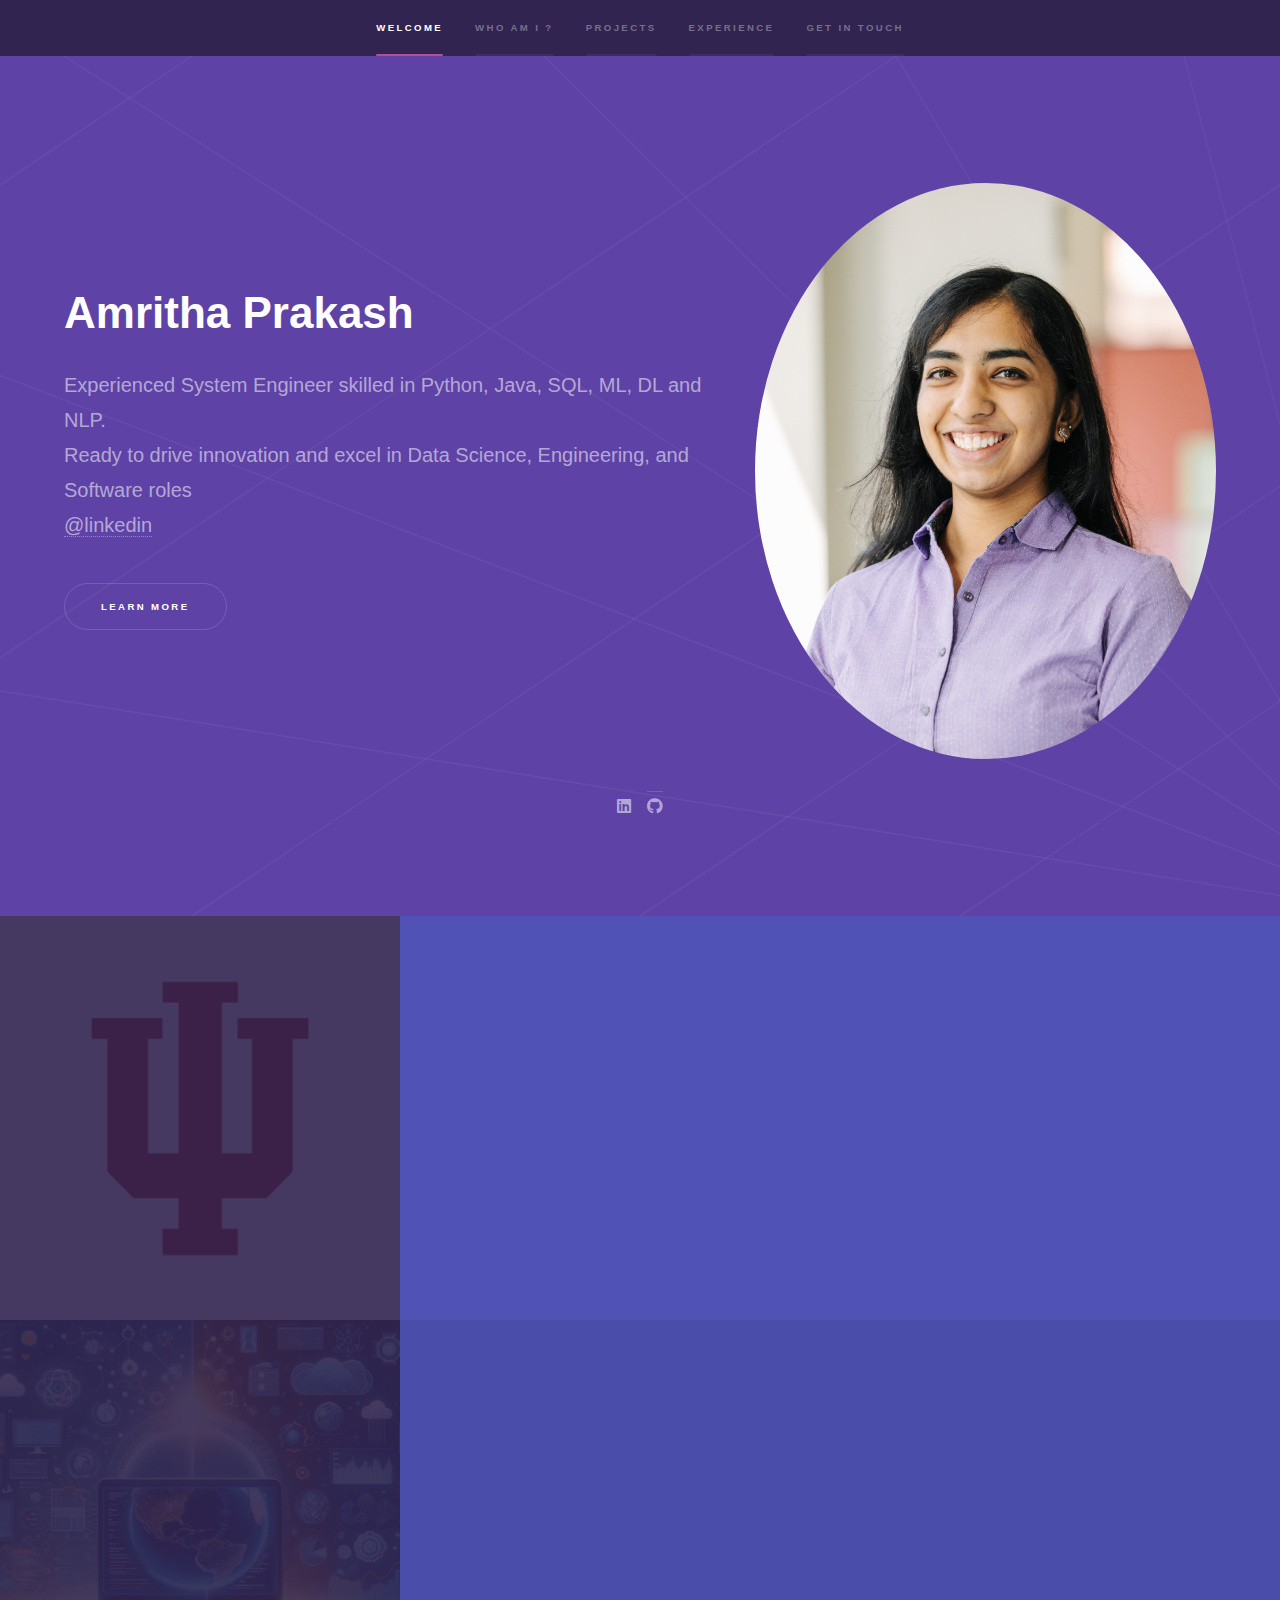
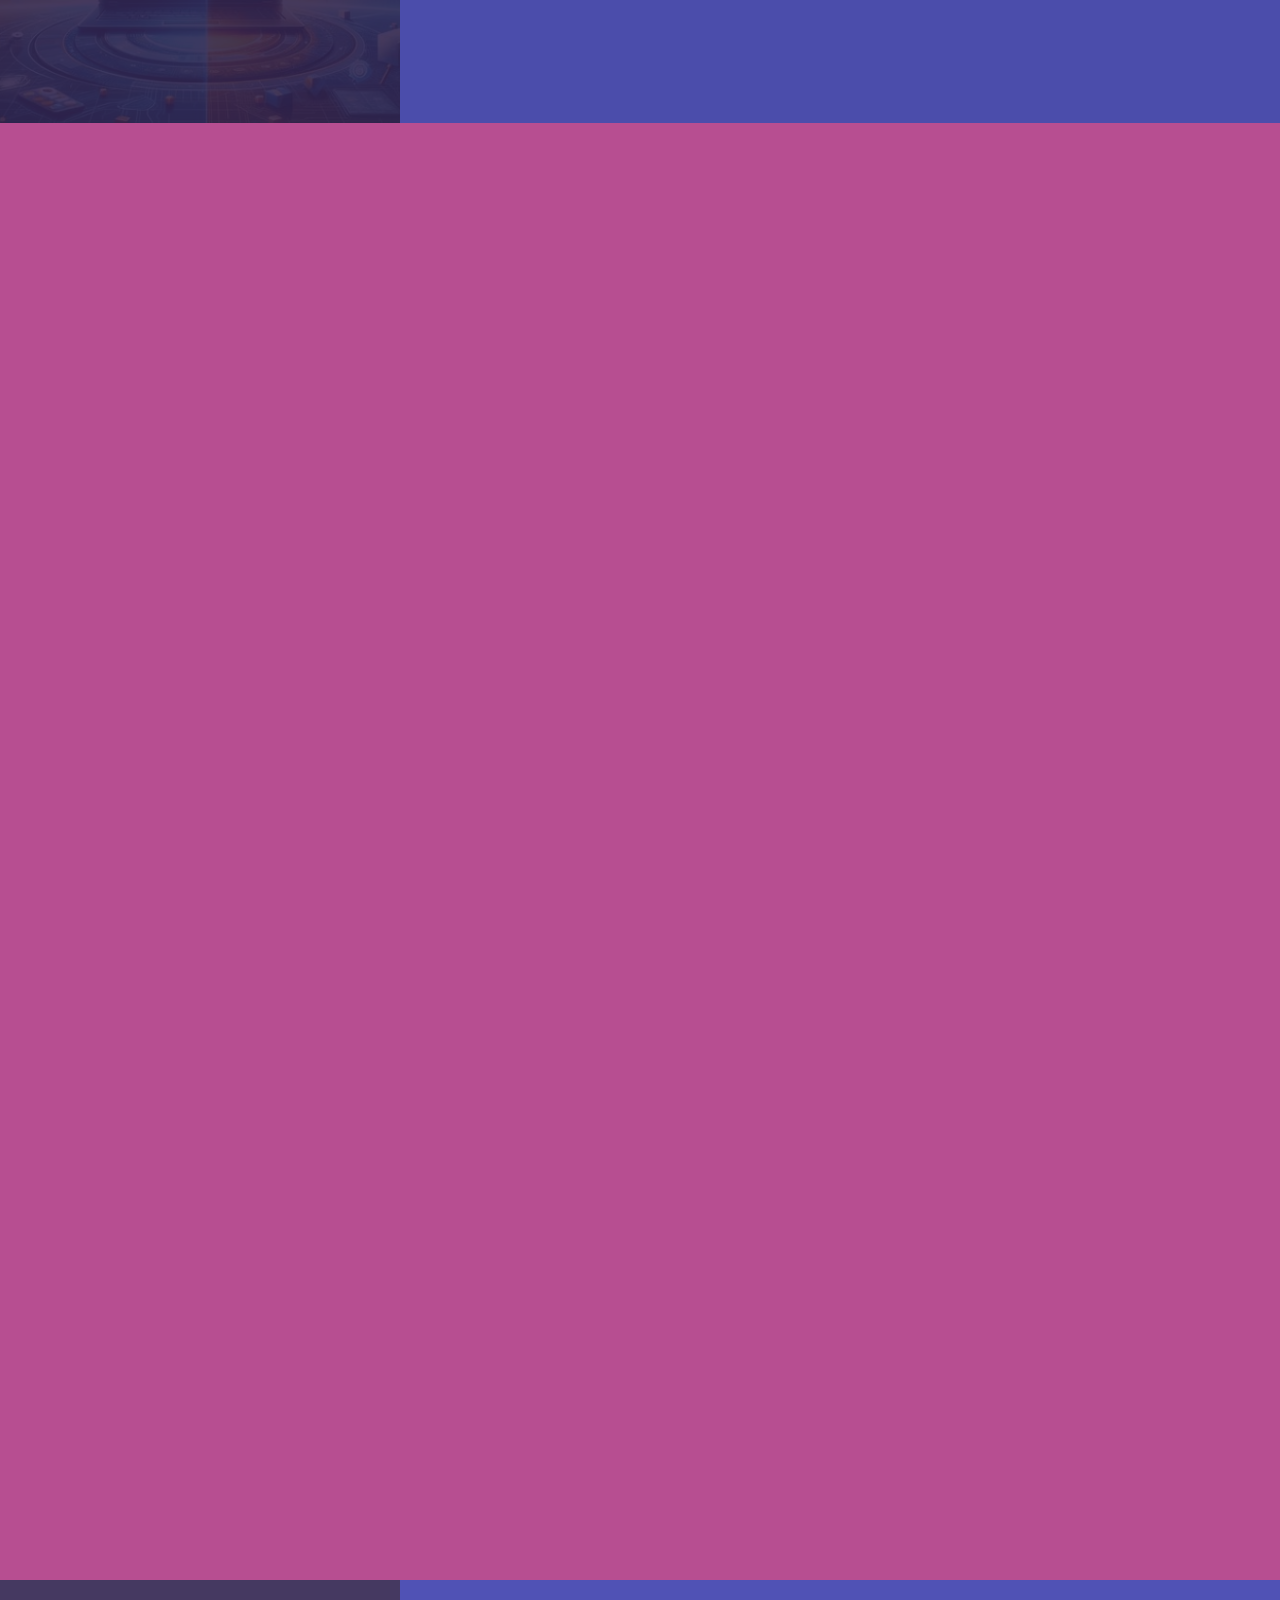
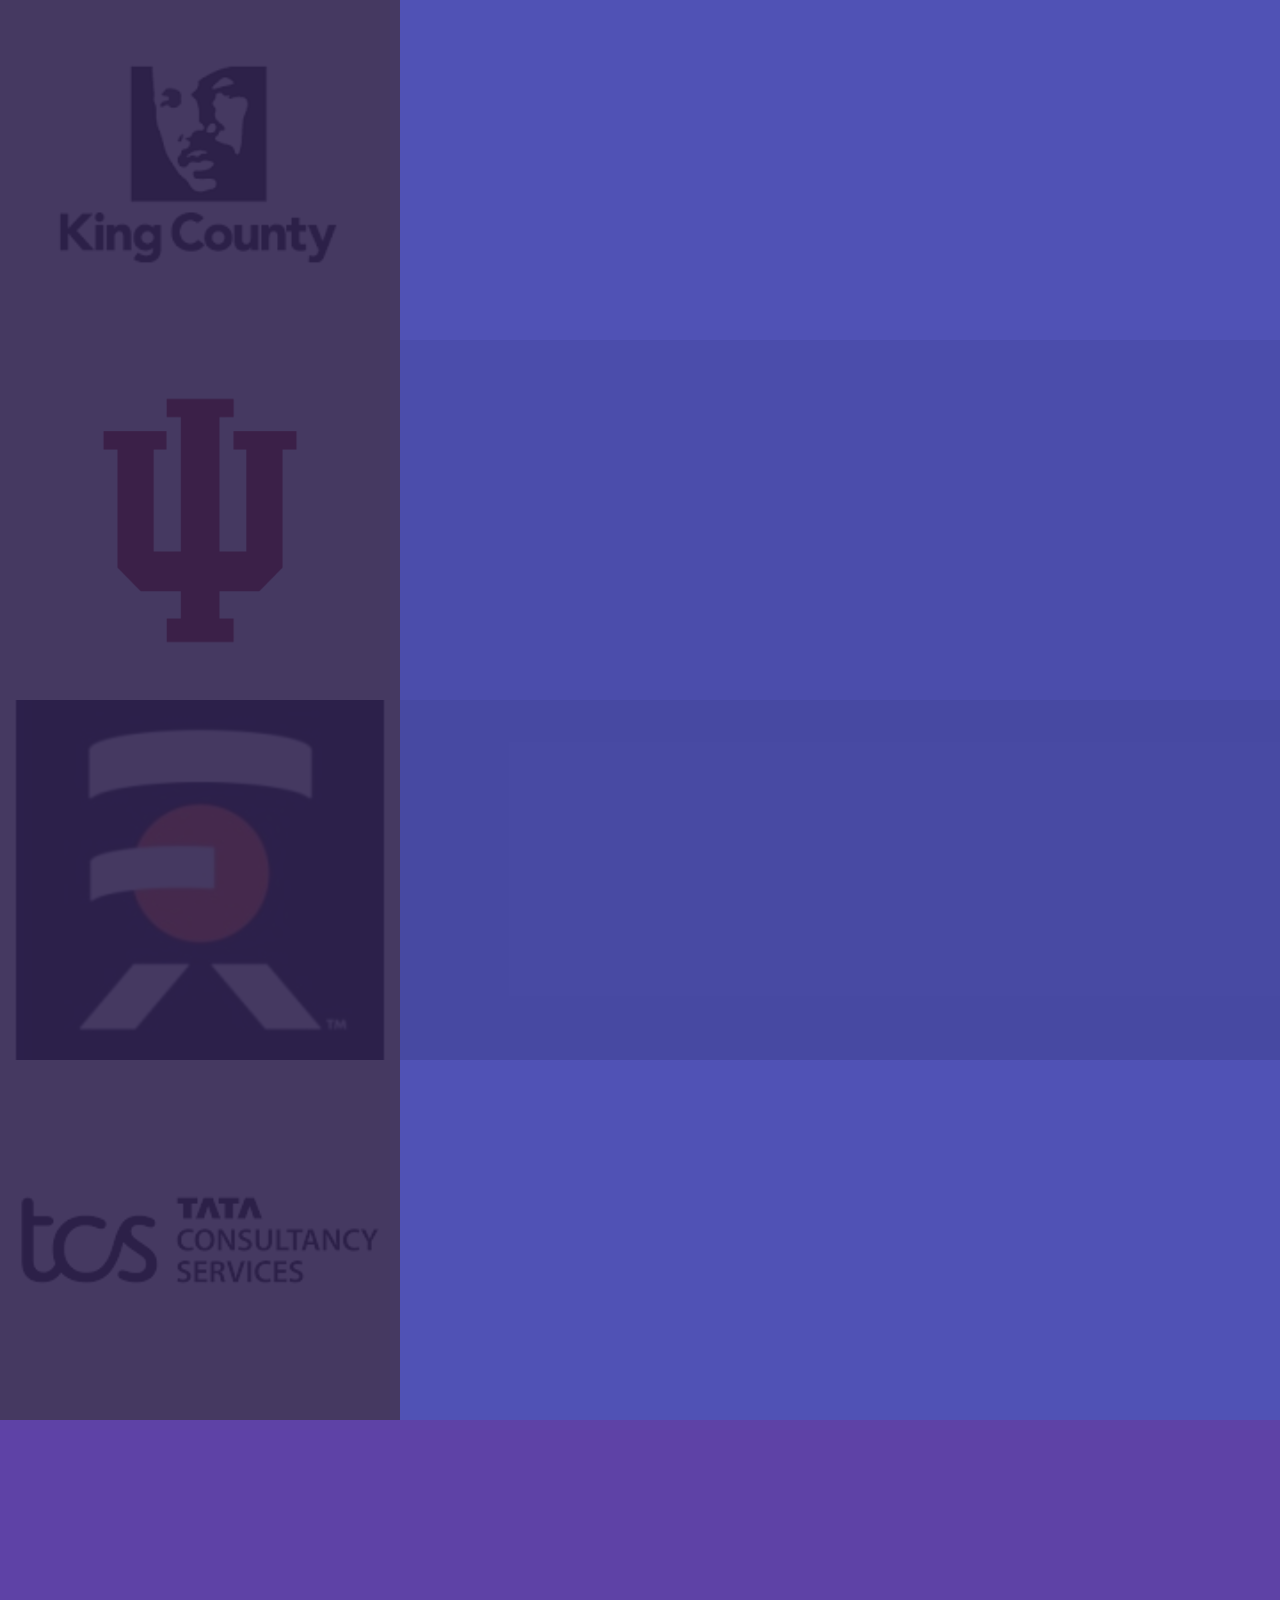
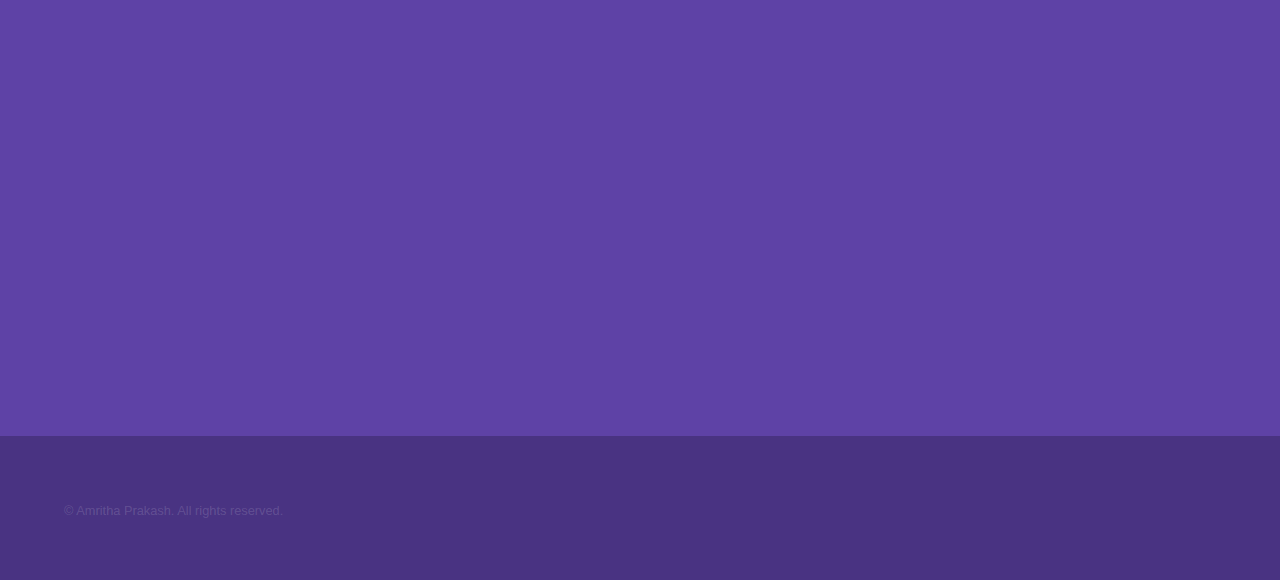
==== index.html @ 87641541 "initial commit" ====
<!DOCTYPE HTML>
<!--
	Hyperspace by HTML5 UP
	html5up.net | @ajlkn
	Free for personal and commercial use under the CCA 3.0 license (html5up.net/license)
-->
<html>
	<head>
		<title>Amritha Prakash</title>
		<meta charset="utf-8" />
		<meta name="viewport" content="width=device-width, initial-scale=1, user-scalable=no" />
		<link rel="stylesheet" href="assets/css/main.css" />
		<noscript><link rel="stylesheet" href="assets/css/noscript.css" /></noscript>
	</head>
	<body class="is-preload">

		<!-- Sidebar -->
			<section id="sidebar">
				<div class="inner">
					<nav>
						<ul>
							<li><a href="#intro">Welcome</a></li>
							<li><a href="#one">Who am I ?</a></li>
							<li><a href="#two">Projects</a></li>
							<li><a href="#three">Experience</a></li>
							<li><a href="#four">Get in touch</a></li>
						</ul>
					</nav>
				</div>
			</section>

		<!-- Wrapper -->
			<div id="wrapper">

				<!-- Intro -->
					<section id="intro" class="wrapper style1 fullscreen fade-up">
						<div class="inner">
							<div class="content">
								<div class="text">
									<h1>Amritha Prakash</h1>
									<p>Experienced System Engineer skilled in Python, Java, SQL, ML, DL and NLP. <br/>Ready to drive innovation and excel in Data Science, Engineering, and Software roles </br><a href="https://www.linkedin.com/in/amritha-prakash/">@linkedin</a> </p>
									
									<ul class="actions">
										<li><a href="#one" class="button scrolly">Learn more</a></li>
									</ul>
								</div>
								<div class="photo">
									<img src="images/Amritha_Prakash_Headshot.jpg" alt="Amritha Prakash" class="profile-photo"/>
								</div>
								
							</div>
						</div>
						<div >
							<div class="content">
								<h3></h3>
								<ul class="icons alt">
									<li><a href="https://www.linkedin.com/in/amritha-prakash/" class="icon brands alt fa-linkedin"><span class="label">LinkedIn</span></a></li>
									<li><a href="https://github.com/AmrithaP" class="icon brands alt fa-github"><span class="label">GitHub</span></a></li>
								</ul>
								<H3></H3>
						   </div> 
						 </div>
					</section>

				<!-- One -->
					<section id="one" class="wrapper style2 spotlights">
						<section>
							<a href="#" class="image"><img src="images/iu-trident-promo.jpg" alt="" data-position="center center" /></a>
							<div class="content">
								<div class="inner">
									<h2>Graduate Student</h2>
									<p> I am currently pursuing a Master of Science in Data Science at Indiana University Indianapolis, specializing in Mathematics, Statistics, and Data Science disciplines such as Machine Learning, Deep Learning, and Natural Language Processing. 
									I have achieved a perfect 4.0 GPA and am committed to deepening my understanding and expertise in these areas through rigorous coursework and practical applications.

									</p>
									<ul class="actions">
										<li><a href="https://www.linkedin.com/in/amritha-prakash/" class="button">Learn more</a></li>
									</ul>
								</div>
							</div>
						</section>
						<section>
							<a href="#" class="image"><img src="images/Career_aspiration.jpg" alt="" data-position="top center" /></a>
							<div class="content">
								<div class="inner">
									<h2>Career Aspiration</h2>
									<p> With a background in Computer Engineering and Data Science, I aim to tackle complex challenges at the intersection of software development and data analytics. I seek to apply my skills in Python, Java, and machine learning to drive innovative solutions and contribute to impactful projects. Eager to collaborate with forward-thinking teams, I strive to advance technological solutions and continuously grow within this evolving field.</p>
									<ul class="actions">
										<li><a href="https://www.linkedin.com/in/amritha-prakash/" class="button">Learn more</a></li>
									</ul>
								</div>
							</div>
						</section>
					</section>

				<!-- Two -->
					<section id="two" class="wrapper style3 fade-up">
						<div class="inner">
							<h2>Personal Projects</h2>
							<br>
							<div class="features">
								<section>
									<span class="icon solid major fa-code"></span>
										<h2><a href="https://github.com/AmrithaP/Anime-and-Chill---Recommendation-system">Movie Recommendation System</a></h2>
										<br>
										<p>Developed an advanced Anime Recommendation System using PySpark and ALS, optimizing recommendations through collaborative filtering and achieving a low MSE of 4.69</p>
										<ul class="actions special">
											<li><a href="https://github.com/AmrithaP/Anime-and-Chill---Recommendation-system" class="button">View Project</a></li>
										</ul>
								</section>
								<section>
									<span class="icon solid major fa-lock"></span>
									<h2><a href="https://github.com/AmrithaP/MedLlama">MedLLAMA – Finetunned LLAMA3 and RAG</a></h2>
									<!--<a href="https://github.com/AmrithaP/MedLlama" class="image fit"><img src="images/medlama.PNG" alt="" />-->
										<br>
									<p>Boosted medical query accuracy by fine-tuning Llama-3 with the 'medical_meadow_medqa' dataset, integrating it into RAFT for context-aware healthcare responses.</p>

									<ul class="actions special">
										<li><a href="https://github.com/AmrithaP/MedLlama" class="button">View Project</a></li>
									</ul>

								</section>
								<section>
									<span class="icon solid major fa-code"></span>
									<header>
										<h2><a href="https://github.com/AmrithaP/Toxic_Classification">Toxic Comment Predictor</a></h2>
									</header>
									<a href="https://github.com/AmrithaP/Toxic_Classification" class="image fit"><img src="images/toxiccomment.jpg" alt="" /></a>
									<p>Developed a high-accuracy Toxic Comment Predictor, improving precision and reducing false positives, with seamless integration into a user-friendly web app.</p>
									<ul class="actions special">
										<li><a href="https://github.com/AmrithaP/Toxic_Classification" class="button">View Project</a></li>
									</ul>
								</section>
								<section>
									<span class="icon solid major fa-desktop"></span>
									<header>
										<h2><a href="https://github.com/AmrithaP/lie-detection">Lie Detection</a></h2>
									</header>
									<a href="https://github.com/AmrithaP/lie-detection" class="image fit"><img src="images/liedetection.png" alt="" /></a>
									<p>Developed a multi-faceted lie detection system using micro expressions, blink detection, and speech pattern analysis, significantly reducing costs compared to traditional polygraph methods.</p>
									<ul class="actions special">
										<li><a href="https://github.com/AmrithaP/lie-detection" class="button">View Project</a></li>
									</ul>
								</section>
								<section>
									<span class="icon solid major fa-link"></span>
									<header>
										<h2><a href="https://github.com/AmrithaP/Clustering-News">Clustering News Articles</a></h2>
									</header>
									<a href="https://github.com/AmrithaP/Clustering-News" class="image fit"><img src="images/news.PNG" alt="" /></a>
									<p>Utilized unsupervised ML to cluster financial news articles by keywords and phrases, making searches more efficient and allowing admins to add current news.</p>
									<ul class="actions special">
										<li><a href="https://github.com/AmrithaP/Clustering-News" class="button">View Project</a></li>
									</ul>
								</section>
								<section>
									<section>
										<br>
										<ul class="actions special">
											<li><a href="https://github.com/AmrithaP/" class="button">More Projects</a></li>
										</ul>
									</section>
							
							</section>
							</div>
							<ul class="actions">
								<li><a href="moreaboutme.html" class="button">Learn more</a></li>
							</ul>
						</div>
					</section>
				<!-- Three-->
				<section id="three" class="wrapper style2 spotlights">
					
					<section>
						<a href="#" class="image"><img src="images/kingcounty.png" alt="" data-position="center center" /></a>
						<div class="content">
							<div class="inner">
								<h2>Data Science Intern</h2>
								<h3>King County, Seattle  </h3>
								<p>Developed a real-time web application for 6 wastewater facilities with React and Python, boosting data accuracy by 30% and delivering dynamic visualizations with Matplotlib and Plotly.</p>
							</div>
						</div>
					</section>
					<section>
						<a href="#" class="image"><img src="images/iu-trident-promo.jpg" alt="" data-position="center center" /></a>
						<div class="content">
							<div class="inner">
								<h2>Graduate Research & Teaching Assistant </h2>
								<h3>Indiana University, Indianapolis</h3>
								<p>Supported students in Python/Machine Learning and SQL courses, leading labs and supervising projects. Further, Contributed to Dr. Ming Jiang’s NLP research on AI-driven misinformation prevention.</p>
						</div>
					</section>
					<section>
						<a href="#" class="image"><img src="images/fornax.jfif" alt="" data-position="center center" /></a>
						<div class="content">
							<div class="inner">
								<h2>Data Engineer Intern </h2>
								<h3>Fornax, Mumbai</h3>
								<p>Implemented Python on AWS Lambda for API calls, boosting user engagement by 30% and optimized SQL with indexing and joins. Migrated databases to PostgreSQL on AWS, enhancing performance and scalability by 50%.</p>
							</div>
						</div>
					</section>
					<section>
						<a href="#" class="image"><img src="images/tcs.png" alt="" data-position="center center" /></a>
						<div class="content">
							<div class="inner">
								<h2>Assistant System Engineer</h2>
								<h3>Tata Consultancy Services Ltd., Mumbai   </h3>
								<p>Enhanced business products with Java, Spring, and MySQL, improving stability by 20%. Led Agile projects, boosting user satisfaction by 20% and reducing issue resolution time by 30%.</p>
							</div>
						</div>
					</section>
				</section>

				<!-- Four -->
					<section id="four" class="wrapper style1 fade-up">
						<div class="inner">
							<h2>Get in touch</h2>
							<hr>
							<div >
								
								<section>
									<ul class="contact">
										<li>
											<h3>Address</h3>
											<span>710 NE St., 42nd St. <br />
											Seattle, WA 98105<br />
											USA</span>
										</li>
										<li>
											<h3>Email</h3>
											<a href="#">amriprak@iu.edu</a>
										</li>
										<li>
											<h3>Phone</h3>
											<span>(317) 507-8397</span>
										</li>
										<li>
											<h3>Social</h3>
											<ul class="icons">
												<li><a href="#" class="icon brands fa-facebook-f"><span class="label">Facebook</span></a></li>
												<li><a href="https://github.com/AmrithaP" class="icon brands fa-github"><span class="label">GitHub</span></a></li>
												<li><a href="https://www.instagram.com/aamip495/" class="icon brands fa-instagram"><span class="label">Instagram</span></a></li>
												<li><a href="https://www.linkedin.com/in/amritha-prakash/" class="icon brands fa-linkedin-in"><span class="label">LinkedIn</span></a></li>
											</ul>
										</li>
									</ul>
								</section>
							</div>
						</div>
					</section>

			</div>

		<!-- Footer -->
			<footer id="footer" class="wrapper style1-alt">
				<div class="inner">
					<ul class="menu">
						<li>&copy; Amritha Prakash. All rights reserved.</li>
					</ul>
				</div>
			</footer>

		<!-- Scripts -->
			<script src="assets/js/jquery.min.js"></script>
			<script src="assets/js/jquery.scrollex.min.js"></script>
			<script src="assets/js/jquery.scrolly.min.js"></script>
			<script src="assets/js/browser.min.js"></script>
			<script src="assets/js/breakpoints.min.js"></script>
			<script src="assets/js/util.js"></script>
			<script src="assets/js/main.js"></script>

	</body>
</html>
---- assets/css/main.css ----
@import url(fontawesome-all.min.css);

/*
	Hyperspace by HTML5 UP
	html5up.net | @ajlkn
	Free for personal and commercial use under the CCA 3.0 license (html5up.net/license)
*/

html, body, div, span, applet, object,
iframe, h1, h2, h3, h4, h5, h6, p, blockquote,
pre, a, abbr, acronym, address, big, cite,
code, del, dfn, em, img, ins, kbd, q, s, samp,
small, strike, strong, sub, sup, tt, var, b,
u, i, center, dl, dt, dd, ol, ul, li, fieldset,
form, label, legend, table, caption, tbody,
tfoot, thead, tr, th, td, article, aside,
canvas, details, embed, figure, figcaption,
footer, header, hgroup, menu, nav, output, ruby,
section, summary, time, mark, audio, video {
	margin: 0;
	padding: 0;
	border: 0;
	font-size: 100%;
	font: inherit;
	vertical-align: baseline;}

article, aside, details, figcaption, figure,
footer, header, hgroup, menu, nav, section {
	display: block;}

body {
	line-height: 1;
}

ol, ul {
	list-style: none;
}

blockquote, q {
	quotes: none;
}

	blockquote:before, blockquote:after, q:before, q:after {
		content: '';
		content: none;
	}

table {
	border-collapse: collapse;
	border-spacing: 0;
}

body {
	-webkit-text-size-adjust: none;
}

mark {
	background-color: transparent;
	color: inherit;
}

input::-moz-focus-inner {
	border: 0;
	padding: 0;
}

input, select, textarea {
	-moz-appearance: none;
	-webkit-appearance: none;
	-ms-appearance: none;
	appearance: none;
}

/* Basic */

	@-ms-viewport {
		width: device-width;
	}

	body {
		-ms-overflow-style: scrollbar;
	}

	@media screen and (max-width: 480px) {

		html, body {
			min-width: 320px;
		}

	}

	html {
		box-sizing: border-box;
	}

	*, *:before, *:after {
		box-sizing: inherit;
	}

	body {
		background: #312450;
	}

		body.is-preload *, body.is-preload *:before, body.is-preload *:after {
			-moz-animation: none !important;
			-webkit-animation: none !important;
			-ms-animation: none !important;
			animation: none !important;
			-moz-transition: none !important;
			-webkit-transition: none !important;
			-ms-transition: none !important;
			transition: none !important;
		}

/* Type */

	body, input, select, textarea {
		color: rgba(255, 255, 255, 0.55);
		font-family: Arial, Helvetica, sans-serif;
		font-size: 16.5pt;
		font-weight: normal;
		line-height: 1.75;
	}

		@media screen and (max-width: 1680px) {

			body, input, select, textarea {
				font-size: 13pt;
			}

		}

		@media screen and (max-width: 1280px) {

			body, input, select, textarea {
				font-size: 12pt;
			}

		}

		@media screen and (max-width: 360px) {

			body, input, select, textarea {
				font-size: 11pt;
			}

		}

	a {
		-moz-transition: color 0.2s ease, border-bottom-color 0.2s ease;
		-webkit-transition: color 0.2s ease, border-bottom-color 0.2s ease;
		-ms-transition: color 0.2s ease, border-bottom-color 0.2s ease;
		transition: color 0.2s ease, border-bottom-color 0.2s ease;
		border-bottom: dotted 1px rgba(255, 255, 255, 0.35);
		color: inherit;
		text-decoration: none;
	}

		a:hover {
			border-bottom-color: transparent;
			color: #ffffff;
		}

	strong, b {
		color: #ffffff;
		font-weight: bold;
	}

	em, i {
		font-style: italic;
	}

	p {
		margin: 0 0 2em 0;
	}

	h1, h2, h3, h4, h5, h6 {
		color: #ffffff;
		font-weight: bold;
		line-height: 1.5;
		margin: 0 0 0.5em 0;
	}

		h1 a, h2 a, h3 a, h4 a, h5 a, h6 a {
			color: inherit;
			text-decoration: none;
		}

	h1 {
		font-size: 2.75em;
	}

		h1.major {
			margin: 0 0 1.3em 0;
			position: relative;
			padding-bottom: 0.35em;
		}

			h1.major:after {
				background-image: -moz-linear-gradient(to right, #5e42a6, #b74e91);
				background-image: -webkit-linear-gradient(to right, #5e42a6, #b74e91);
				background-image: -ms-linear-gradient(to right, #5e42a6, #b74e91);
				background-image: linear-gradient(to right, #5e42a6, #b74e91);
				-moz-transition: max-width 0.2s ease;
				-webkit-transition: max-width 0.2s ease;
				-ms-transition: max-width 0.2s ease;
				transition: max-width 0.2s ease;
				border-radius: 0.2em;
				bottom: 0;
				content: '';
				height: 0.05em;
				position: absolute;
				right: 0;
				width: 100%;
			}

	h2 {
		font-size: 1.75em;
	}

	h3 {
		font-size: 1.1em;
	}

	h4 {
		font-size: 1em;
	}

	h5 {
		font-size: 0.8em;
	}

	h6 {
		font-size: 0.6em;
	}

	@media screen and (max-width: 736px) {

		h1 {
			font-size: 2em;
		}

		h2 {
			font-size: 1.25em;
		}

		h3 {
			font-size: 1em;
		}

		h4 {
			font-size: 0.8em;
		}

		h5 {
			font-size: 0.6em;
		}

		h6 {
			font-size: 0.6em;
		}

	}

	sub {
		font-size: 0.8em;
		position: relative;
		top: 0.5em;
	}

	sup {
		font-size: 0.8em;
		position: relative;
		top: -0.5em;
	}

	blockquote {
		border-left: solid 4px rgba(255, 255, 255, 0.15);
		font-style: italic;
		margin: 0 0 2em 0;
		padding: 0.5em 0 0.5em 2em;
	}

	code {
		background: rgba(255, 255, 255, 0.05);
		border-radius: 0.25em;
		border: solid 1px rgba(255, 255, 255, 0.15);
		font-family: "Courier New", monospace;
		font-size: 0.9em;
		margin: 0 0.25em;
		padding: 0.25em 0.65em;
	}

	pre {
		-webkit-overflow-scrolling: touch;
		font-family: "Courier New", monospace;
		font-size: 0.9em;
		margin: 0 0 2em 0;
	}

		pre code {
			display: block;
			line-height: 1.75em;
			padding: 1em 1.5em;
			overflow-x: auto;
		}

	hr {
		border: 0;
		border-bottom: solid 1px rgba(255, 255, 255, 0.15);
		margin: 2em 0;
	}

		hr.major {
			margin: 3em 0;
		}

	.align-left {
		text-align: left;
	}

	.align-center {
		text-align: center;
	}

	.align-right {
		text-align: right;
	}

/* Row */

	.row {
		display: flex;
		flex-wrap: wrap;
		box-sizing: border-box;
		align-items: stretch;
	}

		.row > * {
			box-sizing: border-box;
		}

		.row.gtr-uniform > * > :last-child {
			margin-bottom: 0;
		}

		.row.aln-left {
			justify-content: flex-start;
		}

		.row.aln-center {
			justify-content: center;
		}

		.row.aln-right {
			justify-content: flex-end;
		}

		.row.aln-top {
			align-items: flex-start;
		}

		.row.aln-middle {
			align-items: center;
		}

		.row.aln-bottom {
			align-items: flex-end;
		}

		.row > .imp {
			order: -1;
		}

		.row > .col-1 {
			width: 8.33333%;
		}

		.row > .off-1 {
			margin-left: 8.33333%;
		}

		.row > .col-2 {
			width: 16.66667%;
		}

		.row > .off-2 {
			margin-left: 16.66667%;
		}

		.row > .col-3 {
			width: 25%;
		}

		.row > .off-3 {
			margin-left: 25%;
		}

		.row > .col-4 {
			width: 33.33333%;
		}

		.row > .off-4 {
			margin-left: 33.33333%;
		}

		.row > .col-5 {
			width: 41.66667%;
		}

		.row > .off-5 {
			margin-left: 41.66667%;
		}

		.row > .col-6 {
			width: 50%;
		}

		.row > .off-6 {
			margin-left: 50%;
		}

		.row > .col-7 {
			width: 58.33333%;
		}

		.row > .off-7 {
			margin-left: 58.33333%;
		}

		.row > .col-8 {
			width: 66.66667%;
		}

		.row > .off-8 {
			margin-left: 66.66667%;
		}

		.row > .col-9 {
			width: 75%;
		}

		.row > .off-9 {
			margin-left: 75%;
		}

		.row > .col-10 {
			width: 83.33333%;
		}

		.row > .off-10 {
			margin-left: 83.33333%;
		}

		.row > .col-11 {
			width: 91.66667%;
		}

		.row > .off-11 {
			margin-left: 91.66667%;
		}

		.row > .col-12 {
			width: 100%;
		}

		.row > .off-12 {
			margin-left: 100%;
		}

		.row.gtr-0 {
			margin-top: 0;
			margin-left: 0em;
		}

			.row.gtr-0 > * {
				padding: 0 0 0 0em;
			}

			.row.gtr-0.gtr-uniform {
				margin-top: 0em;
			}

				.row.gtr-0.gtr-uniform > * {
					padding-top: 0em;
				}

		.row.gtr-25 {
			margin-top: 0;
			margin-left: -0.375em;
		}

			.row.gtr-25 > * {
				padding: 0 0 0 0.375em;
			}

			.row.gtr-25.gtr-uniform {
				margin-top: -0.375em;
			}

				.row.gtr-25.gtr-uniform > * {
					padding-top: 0.375em;
				}

		.row.gtr-50 {
			margin-top: 0;
			margin-left: -0.75em;
		}

			.row.gtr-50 > * {
				padding: 0 0 0 0.75em;
			}

			.row.gtr-50.gtr-uniform {
				margin-top: -0.75em;
			}

				.row.gtr-50.gtr-uniform > * {
					padding-top: 0.75em;
				}

		.row {
			margin-top: 0;
			margin-left: -1.5em;
		}

			.row > * {
				padding: 0 0 0 1.5em;
			}

			.row.gtr-uniform {
				margin-top: -1.5em;
			}

				.row.gtr-uniform > * {
					padding-top: 1.5em;
				}

		.row.gtr-150 {
			margin-top: 0;
			margin-left: -2.25em;
		}

			.row.gtr-150 > * {
				padding: 0 0 0 2.25em;
			}

			.row.gtr-150.gtr-uniform {
				margin-top: -2.25em;
			}

				.row.gtr-150.gtr-uniform > * {
					padding-top: 2.25em;
				}

		.row.gtr-200 {
			margin-top: 0;
			margin-left: -3em;
		}

			.row.gtr-200 > * {
				padding: 0 0 0 3em;
			}

			.row.gtr-200.gtr-uniform {
				margin-top: -3em;
			}

				.row.gtr-200.gtr-uniform > * {
					padding-top: 3em;
				}

		@media screen and (max-width: 1680px) {

			.row {
				display: flex;
				flex-wrap: wrap;
				box-sizing: border-box;
				align-items: stretch;
			}

				.row > * {
					box-sizing: border-box;
				}

				.row.gtr-uniform > * > :last-child {
					margin-bottom: 0;
				}

				.row.aln-left {
					justify-content: flex-start;
				}

				.row.aln-center {
					justify-content: center;
				}

				.row.aln-right {
					justify-content: flex-end;
				}

				.row.aln-top {
					align-items: flex-start;
				}

				.row.aln-middle {
					align-items: center;
				}

				.row.aln-bottom {
					align-items: flex-end;
				}

				.row > .imp-xlarge {
					order: -1;
				}

				.row > .col-1-xlarge {
					width: 8.33333%;
				}

				.row > .off-1-xlarge {
					margin-left: 8.33333%;
				}

				.row > .col-2-xlarge {
					width: 16.66667%;
				}

				.row > .off-2-xlarge {
					margin-left: 16.66667%;
				}

				.row > .col-3-xlarge {
					width: 25%;
				}

				.row > .off-3-xlarge {
					margin-left: 25%;
				}

				.row > .col-4-xlarge {
					width: 33.33333%;
				}

				.row > .off-4-xlarge {
					margin-left: 33.33333%;
				}

				.row > .col-5-xlarge {
					width: 41.66667%;
				}

				.row > .off-5-xlarge {
					margin-left: 41.66667%;
				}

				.row > .col-6-xlarge {
					width: 50%;
				}

				.row > .off-6-xlarge {
					margin-left: 50%;
				}

				.row > .col-7-xlarge {
					width: 58.33333%;
				}

				.row > .off-7-xlarge {
					margin-left: 58.33333%;
				}

				.row > .col-8-xlarge {
					width: 66.66667%;
				}

				.row > .off-8-xlarge {
					margin-left: 66.66667%;
				}

				.row > .col-9-xlarge {
					width: 75%;
				}

				.row > .off-9-xlarge {
					margin-left: 75%;
				}

				.row > .col-10-xlarge {
					width: 83.33333%;
				}

				.row > .off-10-xlarge {
					margin-left: 83.33333%;
				}

				.row > .col-11-xlarge {
					width: 91.66667%;
				}

				.row > .off-11-xlarge {
					margin-left: 91.66667%;
				}

				.row > .col-12-xlarge {
					width: 100%;
				}

				.row > .off-12-xlarge {
					margin-left: 100%;
				}

				.row.gtr-0 {
					margin-top: 0;
					margin-left: 0em;
				}

					.row.gtr-0 > * {
						padding: 0 0 0 0em;
					}

					.row.gtr-0.gtr-uniform {
						margin-top: 0em;
					}

						.row.gtr-0.gtr-uniform > * {
							padding-top: 0em;
						}

				.row.gtr-25 {
					margin-top: 0;
					margin-left: -0.375em;
				}

					.row.gtr-25 > * {
						padding: 0 0 0 0.375em;
					}

					.row.gtr-25.gtr-uniform {
						margin-top: -0.375em;
					}

						.row.gtr-25.gtr-uniform > * {
							padding-top: 0.375em;
						}

				.row.gtr-50 {
					margin-top: 0;
					margin-left: -0.75em;
				}

					.row.gtr-50 > * {
						padding: 0 0 0 0.75em;
					}

					.row.gtr-50.gtr-uniform {
						margin-top: -0.75em;
					}

						.row.gtr-50.gtr-uniform > * {
							padding-top: 0.75em;
						}

				.row {
					margin-top: 0;
					margin-left: -1.5em;
				}

					.row > * {
						padding: 0 0 0 1.5em;
					}

					.row.gtr-uniform {
						margin-top: -1.5em;
					}

						.row.gtr-uniform > * {
							padding-top: 1.5em;
						}

				.row.gtr-150 {
					margin-top: 0;
					margin-left: -2.25em;
				}

					.row.gtr-150 > * {
						padding: 0 0 0 2.25em;
					}

					.row.gtr-150.gtr-uniform {
						margin-top: -2.25em;
					}

						.row.gtr-150.gtr-uniform > * {
							padding-top: 2.25em;
						}

				.row.gtr-200 {
					margin-top: 0;
					margin-left: -3em;
				}

					.row.gtr-200 > * {
						padding: 0 0 0 3em;
					}

					.row.gtr-200.gtr-uniform {
						margin-top: -3em;
					}

						.row.gtr-200.gtr-uniform > * {
							padding-top: 3em;
						}

		}

		@media screen and (max-width: 1280px) {

			.row {
				display: flex;
				flex-wrap: wrap;
				box-sizing: border-box;
				align-items: stretch;
			}

				.row > * {
					box-sizing: border-box;
				}

				.row.gtr-uniform > * > :last-child {
					margin-bottom: 0;
				}

				.row.aln-left {
					justify-content: flex-start;
				}

				.row.aln-center {
					justify-content: center;
				}

				.row.aln-right {
					justify-content: flex-end;
				}

				.row.aln-top {
					align-items: flex-start;
				}

				.row.aln-middle {
					align-items: center;
				}

				.row.aln-bottom {
					align-items: flex-end;
				}

				.row > .imp-large {
					order: -1;
				}

				.row > .col-1-large {
					width: 8.33333%;
				}

				.row > .off-1-large {
					margin-left: 8.33333%;
				}

				.row > .col-2-large {
					width: 16.66667%;
				}

				.row > .off-2-large {
					margin-left: 16.66667%;
				}

				.row > .col-3-large {
					width: 25%;
				}

				.row > .off-3-large {
					margin-left: 25%;
				}

				.row > .col-4-large {
					width: 33.33333%;
				}

				.row > .off-4-large {
					margin-left: 33.33333%;
				}

				.row > .col-5-large {
					width: 41.66667%;
				}

				.row > .off-5-large {
					margin-left: 41.66667%;
				}

				.row > .col-6-large {
					width: 50%;
				}

				.row > .off-6-large {
					margin-left: 50%;
				}

				.row > .col-7-large {
					width: 58.33333%;
				}

				.row > .off-7-large {
					margin-left: 58.33333%;
				}

				.row > .col-8-large {
					width: 66.66667%;
				}

				.row > .off-8-large {
					margin-left: 66.66667%;
				}

				.row > .col-9-large {
					width: 75%;
				}

				.row > .off-9-large {
					margin-left: 75%;
				}

				.row > .col-10-large {
					width: 83.33333%;
				}

				.row > .off-10-large {
					margin-left: 83.33333%;
				}

				.row > .col-11-large {
					width: 91.66667%;
				}

				.row > .off-11-large {
					margin-left: 91.66667%;
				}

				.row > .col-12-large {
					width: 100%;
				}

				.row > .off-12-large {
					margin-left: 100%;
				}

				.row.gtr-0 {
					margin-top: 0;
					margin-left: 0em;
				}

					.row.gtr-0 > * {
						padding: 0 0 0 0em;
					}

					.row.gtr-0.gtr-uniform {
						margin-top: 0em;
					}

						.row.gtr-0.gtr-uniform > * {
							padding-top: 0em;
						}

				.row.gtr-25 {
					margin-top: 0;
					margin-left: -0.375em;
				}

					.row.gtr-25 > * {
						padding: 0 0 0 0.375em;
					}

					.row.gtr-25.gtr-uniform {
						margin-top: -0.375em;
					}

						.row.gtr-25.gtr-uniform > * {
							padding-top: 0.375em;
						}

				.row.gtr-50 {
					margin-top: 0;
					margin-left: -0.75em;
				}

					.row.gtr-50 > * {
						padding: 0 0 0 0.75em;
					}

					.row.gtr-50.gtr-uniform {
						margin-top: -0.75em;
					}

						.row.gtr-50.gtr-uniform > * {
							padding-top: 0.75em;
						}

				.row {
					margin-top: 0;
					margin-left: -1.5em;
				}

					.row > * {
						padding: 0 0 0 1.5em;
					}

					.row.gtr-uniform {
						margin-top: -1.5em;
					}

						.row.gtr-uniform > * {
							padding-top: 1.5em;
						}

				.row.gtr-150 {
					margin-top: 0;
					margin-left: -2.25em;
				}

					.row.gtr-150 > * {
						padding: 0 0 0 2.25em;
					}

					.row.gtr-150.gtr-uniform {
						margin-top: -2.25em;
					}

						.row.gtr-150.gtr-uniform > * {
							padding-top: 2.25em;
						}

				.row.gtr-200 {
					margin-top: 0;
					margin-left: -3em;
				}

					.row.gtr-200 > * {
						padding: 0 0 0 3em;
					}

					.row.gtr-200.gtr-uniform {
						margin-top: -3em;
					}

						.row.gtr-200.gtr-uniform > * {
							padding-top: 3em;
						}

		}

		@media screen and (max-width: 980px) {

			.row {
				display: flex;
				flex-wrap: wrap;
				box-sizing: border-box;
				align-items: stretch;
			}

				.row > * {
					box-sizing: border-box;
				}

				.row.gtr-uniform > * > :last-child {
					margin-bottom: 0;
				}

				.row.aln-left {
					justify-content: flex-start;
				}

				.row.aln-center {
					justify-content: center;
				}

				.row.aln-right {
					justify-content: flex-end;
				}

				.row.aln-top {
					align-items: flex-start;
				}

				.row.aln-middle {
					align-items: center;
				}

				.row.aln-bottom {
					align-items: flex-end;
				}

				.row > .imp-medium {
					order: -1;
				}

				.row > .col-1-medium {
					width: 8.33333%;
				}

				.row > .off-1-medium {
					margin-left: 8.33333%;
				}

				.row > .col-2-medium {
					width: 16.66667%;
				}

				.row > .off-2-medium {
					margin-left: 16.66667%;
				}

				.row > .col-3-medium {
					width: 25%;
				}

				.row > .off-3-medium {
					margin-left: 25%;
				}

				.row > .col-4-medium {
					width: 33.33333%;
				}

				.row > .off-4-medium {
					margin-left: 33.33333%;
				}

				.row > .col-5-medium {
					width: 41.66667%;
				}

				.row > .off-5-medium {
					margin-left: 41.66667%;
				}

				.row > .col-6-medium {
					width: 50%;
				}

				.row > .off-6-medium {
					margin-left: 50%;
				}

				.row > .col-7-medium {
					width: 58.33333%;
				}

				.row > .off-7-medium {
					margin-left: 58.33333%;
				}

				.row > .col-8-medium {
					width: 66.66667%;
				}

				.row > .off-8-medium {
					margin-left: 66.66667%;
				}

				.row > .col-9-medium {
					width: 75%;
				}

				.row > .off-9-medium {
					margin-left: 75%;
				}

				.row > .col-10-medium {
					width: 83.33333%;
				}

				.row > .off-10-medium {
					margin-left: 83.33333%;
				}

				.row > .col-11-medium {
					width: 91.66667%;
				}

				.row > .off-11-medium {
					margin-left: 91.66667%;
				}

				.row > .col-12-medium {
					width: 100%;
				}

				.row > .off-12-medium {
					margin-left: 100%;
				}

				.row.gtr-0 {
					margin-top: 0;
					margin-left: 0em;
				}

					.row.gtr-0 > * {
						padding: 0 0 0 0em;
					}

					.row.gtr-0.gtr-uniform {
						margin-top: 0em;
					}

						.row.gtr-0.gtr-uniform > * {
							padding-top: 0em;
						}

				.row.gtr-25 {
					margin-top: 0;
					margin-left: -0.375em;
				}

					.row.gtr-25 > * {
						padding: 0 0 0 0.375em;
					}

					.row.gtr-25.gtr-uniform {
						margin-top: -0.375em;
					}

						.row.gtr-25.gtr-uniform > * {
							padding-top: 0.375em;
						}

				.row.gtr-50 {
					margin-top: 0;
					margin-left: -0.75em;
				}

					.row.gtr-50 > * {
						padding: 0 0 0 0.75em;
					}

					.row.gtr-50.gtr-uniform {
						margin-top: -0.75em;
					}

						.row.gtr-50.gtr-uniform > * {
							padding-top: 0.75em;
						}

				.row {
					margin-top: 0;
					margin-left: -1.5em;
				}

					.row > * {
						padding: 0 0 0 1.5em;
					}

					.row.gtr-uniform {
						margin-top: -1.5em;
					}

						.row.gtr-uniform > * {
							padding-top: 1.5em;
						}

				.row.gtr-150 {
					margin-top: 0;
					margin-left: -2.25em;
				}

					.row.gtr-150 > * {
						padding: 0 0 0 2.25em;
					}

					.row.gtr-150.gtr-uniform {
						margin-top: -2.25em;
					}

						.row.gtr-150.gtr-uniform > * {
							padding-top: 2.25em;
						}

				.row.gtr-200 {
					margin-top: 0;
					margin-left: -3em;
				}

					.row.gtr-200 > * {
						padding: 0 0 0 3em;
					}

					.row.gtr-200.gtr-uniform {
						margin-top: -3em;
					}

						.row.gtr-200.gtr-uniform > * {
							padding-top: 3em;
						}

		}

		@media screen and (max-width: 736px) {

			.row {
				display: flex;
				flex-wrap: wrap;
				box-sizing: border-box;
				align-items: stretch;
			}

				.row > * {
					box-sizing: border-box;
				}

				.row.gtr-uniform > * > :last-child {
					margin-bottom: 0;
				}

				.row.aln-left {
					justify-content: flex-start;
				}

				.row.aln-center {
					justify-content: center;
				}

				.row.aln-right {
					justify-content: flex-end;
				}

				.row.aln-top {
					align-items: flex-start;
				}

				.row.aln-middle {
					align-items: center;
				}

				.row.aln-bottom {
					align-items: flex-end;
				}

				.row > .imp-small {
					order: -1;
				}

				.row > .col-1-small {
					width: 8.33333%;
				}

				.row > .off-1-small {
					margin-left: 8.33333%;
				}

				.row > .col-2-small {
					width: 16.66667%;
				}

				.row > .off-2-small {
					margin-left: 16.66667%;
				}

				.row > .col-3-small {
					width: 25%;
				}

				.row > .off-3-small {
					margin-left: 25%;
				}

				.row > .col-4-small {
					width: 33.33333%;
				}

				.row > .off-4-small {
					margin-left: 33.33333%;
				}

				.row > .col-5-small {
					width: 41.66667%;
				}

				.row > .off-5-small {
					margin-left: 41.66667%;
				}

				.row > .col-6-small {
					width: 50%;
				}

				.row > .off-6-small {
					margin-left: 50%;
				}

				.row > .col-7-small {
					width: 58.33333%;
				}

				.row > .off-7-small {
					margin-left: 58.33333%;
				}

				.row > .col-8-small {
					width: 66.66667%;
				}

				.row > .off-8-small {
					margin-left: 66.66667%;
				}

				.row > .col-9-small {
					width: 75%;
				}

				.row > .off-9-small {
					margin-left: 75%;
				}

				.row > .col-10-small {
					width: 83.33333%;
				}

				.row > .off-10-small {
					margin-left: 83.33333%;
				}

				.row > .col-11-small {
					width: 91.66667%;
				}

				.row > .off-11-small {
					margin-left: 91.66667%;
				}

				.row > .col-12-small {
					width: 100%;
				}

				.row > .off-12-small {
					margin-left: 100%;
				}

				.row.gtr-0 {
					margin-top: 0;
					margin-left: 0em;
				}

					.row.gtr-0 > * {
						padding: 0 0 0 0em;
					}

					.row.gtr-0.gtr-uniform {
						margin-top: 0em;
					}

						.row.gtr-0.gtr-uniform > * {
							padding-top: 0em;
						}

				.row.gtr-25 {
					margin-top: 0;
					margin-left: -0.375em;
				}

					.row.gtr-25 > * {
						padding: 0 0 0 0.375em;
					}

					.row.gtr-25.gtr-uniform {
						margin-top: -0.375em;
					}

						.row.gtr-25.gtr-uniform > * {
							padding-top: 0.375em;
						}

				.row.gtr-50 {
					margin-top: 0;
					margin-left: -0.75em;
				}

					.row.gtr-50 > * {
						padding: 0 0 0 0.75em;
					}

					.row.gtr-50.gtr-uniform {
						margin-top: -0.75em;
					}

						.row.gtr-50.gtr-uniform > * {
							padding-top: 0.75em;
						}

				.row {
					margin-top: 0;
					margin-left: -1.5em;
				}

					.row > * {
						padding: 0 0 0 1.5em;
					}

					.row.gtr-uniform {
						margin-top: -1.5em;
					}

						.row.gtr-uniform > * {
							padding-top: 1.5em;
						}

				.row.gtr-150 {
					margin-top: 0;
					margin-left: -2.25em;
				}

					.row.gtr-150 > * {
						padding: 0 0 0 2.25em;
					}

					.row.gtr-150.gtr-uniform {
						margin-top: -2.25em;
					}

						.row.gtr-150.gtr-uniform > * {
							padding-top: 2.25em;
						}

				.row.gtr-200 {
					margin-top: 0;
					margin-left: -3em;
				}

					.row.gtr-200 > * {
						padding: 0 0 0 3em;
					}

					.row.gtr-200.gtr-uniform {
						margin-top: -3em;
					}

						.row.gtr-200.gtr-uniform > * {
							padding-top: 3em;
						}

		}

		@media screen and (max-width: 480px) {

			.row {
				display: flex;
				flex-wrap: wrap;
				box-sizing: border-box;
				align-items: stretch;
			}

				.row > * {
					box-sizing: border-box;
				}

				.row.gtr-uniform > * > :last-child {
					margin-bottom: 0;
				}

				.row.aln-left {
					justify-content: flex-start;
				}

				.row.aln-center {
					justify-content: center;
				}

				.row.aln-right {
					justify-content: flex-end;
				}

				.row.aln-top {
					align-items: flex-start;
				}

				.row.aln-middle {
					align-items: center;
				}

				.row.aln-bottom {
					align-items: flex-end;
				}

				.row > .imp-xsmall {
					order: -1;
				}

				.row > .col-1-xsmall {
					width: 8.33333%;
				}

				.row > .off-1-xsmall {
					margin-left: 8.33333%;
				}

				.row > .col-2-xsmall {
					width: 16.66667%;
				}

				.row > .off-2-xsmall {
					margin-left: 16.66667%;
				}

				.row > .col-3-xsmall {
					width: 25%;
				}

				.row > .off-3-xsmall {
					margin-left: 25%;
				}

				.row > .col-4-xsmall {
					width: 33.33333%;
				}

				.row > .off-4-xsmall {
					margin-left: 33.33333%;
				}

				.row > .col-5-xsmall {
					width: 41.66667%;
				}

				.row > .off-5-xsmall {
					margin-left: 41.66667%;
				}

				.row > .col-6-xsmall {
					width: 50%;
				}

				.row > .off-6-xsmall {
					margin-left: 50%;
				}

				.row > .col-7-xsmall {
					width: 58.33333%;
				}

				.row > .off-7-xsmall {
					margin-left: 58.33333%;
				}

				.row > .col-8-xsmall {
					width: 66.66667%;
				}

				.row > .off-8-xsmall {
					margin-left: 66.66667%;
				}

				.row > .col-9-xsmall {
					width: 75%;
				}

				.row > .off-9-xsmall {
					margin-left: 75%;
				}

				.row > .col-10-xsmall {
					width: 83.33333%;
				}

				.row > .off-10-xsmall {
					margin-left: 83.33333%;
				}

				.row > .col-11-xsmall {
					width: 91.66667%;
				}

				.row > .off-11-xsmall {
					margin-left: 91.66667%;
				}

				.row > .col-12-xsmall {
					width: 100%;
				}

				.row > .off-12-xsmall {
					margin-left: 100%;
				}

				.row.gtr-0 {
					margin-top: 0;
					margin-left: 0em;
				}

					.row.gtr-0 > * {
						padding: 0 0 0 0em;
					}

					.row.gtr-0.gtr-uniform {
						margin-top: 0em;
					}

						.row.gtr-0.gtr-uniform > * {
							padding-top: 0em;
						}

				.row.gtr-25 {
					margin-top: 0;
					margin-left: -0.375em;
				}

					.row.gtr-25 > * {
						padding: 0 0 0 0.375em;
					}

					.row.gtr-25.gtr-uniform {
						margin-top: -0.375em;
					}

						.row.gtr-25.gtr-uniform > * {
							padding-top: 0.375em;
						}

				.row.gtr-50 {
					margin-top: 0;
					margin-left: -0.75em;
				}

					.row.gtr-50 > * {
						padding: 0 0 0 0.75em;
					}

					.row.gtr-50.gtr-uniform {
						margin-top: -0.75em;
					}

						.row.gtr-50.gtr-uniform > * {
							padding-top: 0.75em;
						}

				.row {
					margin-top: 0;
					margin-left: -1.5em;
				}

					.row > * {
						padding: 0 0 0 1.5em;
					}

					.row.gtr-uniform {
						margin-top: -1.5em;
					}

						.row.gtr-uniform > * {
							padding-top: 1.5em;
						}

				.row.gtr-150 {
					margin-top: 0;
					margin-left: -2.25em;
				}

					.row.gtr-150 > * {
						padding: 0 0 0 2.25em;
					}

					.row.gtr-150.gtr-uniform {
						margin-top: -2.25em;
					}

						.row.gtr-150.gtr-uniform > * {
							padding-top: 2.25em;
						}

				.row.gtr-200 {
					margin-top: 0;
					margin-left: -3em;
				}

					.row.gtr-200 > * {
						padding: 0 0 0 3em;
					}

					.row.gtr-200.gtr-uniform {
						margin-top: -3em;
					}

						.row.gtr-200.gtr-uniform > * {
							padding-top: 3em;
						}

		}

/* Box */

	.box {
		border-radius: 0.25em;
		border: solid 1px rgba(255, 255, 255, 0.15);
		margin-bottom: 2em;
		padding: 1.5em;
	}

		.box > :last-child,
		.box > :last-child > :last-child,
		.box > :last-child > :last-child > :last-child {
			margin-bottom: 0;
		}

		.box.alt {
			border: 0;
			border-radius: 0;
			padding: 0;
		}

/* Button */

	input[type="submit"],
	input[type="reset"],
	input[type="button"],
	button,
	.button {
		-moz-appearance: none;
		-webkit-appearance: none;
		-ms-appearance: none;
		appearance: none;
		-moz-transition: border-color 0.2s ease;
		-webkit-transition: border-color 0.2s ease;
		-ms-transition: border-color 0.2s ease;
		transition: border-color 0.2s ease;
		background-color: transparent;
		border: solid 1px !important;
		border-color: rgba(255, 255, 255, 0.15) !important;
		border-radius: 3em;
		color: #ffffff !important;
		cursor: pointer;
		display: inline-block;
		font-size: 0.6em;
		font-weight: bold;
		height: calc(4.75em + 2px);
		letter-spacing: 0.25em;
		line-height: 4.75em;
		outline: 0;
		padding: 0 3.75em;
		position: relative;
		text-align: center;
		text-decoration: none;
		text-transform: uppercase;
		white-space: nowrap;
	}

		input[type="submit"]:after,
		input[type="reset"]:after,
		input[type="button"]:after,
		button:after,
		.button:after {
			-moz-transform: scale(0.25);
			-webkit-transform: scale(0.25);
			-ms-transform: scale(0.25);
			transform: scale(0.25);
			pointer-events: none;
			-moz-transition: opacity 0.2s ease, -moz-transform 0.2s ease;
			-webkit-transition: opacity 0.2s ease, -webkit-transform 0.2s ease;
			-ms-transition: opacity 0.2s ease, -ms-transform 0.2s ease;
			transition: opacity 0.2s ease, transform 0.2s ease;
			background: #ffffff;
			border-radius: 3em;
			content: '';
			height: 100%;
			left: 0;
			opacity: 0;
			position: absolute;
			top: 0;
			width: 100%;
		}

		input[type="submit"].icon:before,
		input[type="reset"].icon:before,
		input[type="button"].icon:before,
		button.icon:before,
		.button.icon:before {
			margin-right: 0.75em;
		}

		input[type="submit"].fit,
		input[type="reset"].fit,
		input[type="button"].fit,
		button.fit,
		.button.fit {
			width: 100%;
		}

		input[type="submit"].small,
		input[type="reset"].small,
		input[type="button"].small,
		button.small,
		.button.small {
			font-size: 0.4em;
		}

		input[type="submit"].large,
		input[type="reset"].large,
		input[type="button"].large,
		button.large,
		.button.large {
			font-size: 0.8em;
		}

		input[type="submit"].primary,
		input[type="reset"].primary,
		input[type="button"].primary,
		button.primary,
		.button.primary {
			background-color: #ffffff;
			color: #312450 !important;
		}

			input[type="submit"].primary:after,
			input[type="reset"].primary:after,
			input[type="button"].primary:after,
			button.primary:after,
			.button.primary:after {
				display: none;
			}

		input[type="submit"].disabled, input[type="submit"]:disabled,
		input[type="reset"].disabled,
		input[type="reset"]:disabled,
		input[type="button"].disabled,
		input[type="button"]:disabled,
		button.disabled,
		button:disabled,
		.button.disabled,
		.button:disabled {
			cursor: default;
			opacity: 0.5;
			pointer-events: none;
		}

		input[type="submit"]:hover,
		input[type="reset"]:hover,
		input[type="button"]:hover,
		button:hover,
		.button:hover {
			border-color: rgba(255, 255, 255, 0.55) !important;
		}

			input[type="submit"]:hover:after,
			input[type="reset"]:hover:after,
			input[type="button"]:hover:after,
			button:hover:after,
			.button:hover:after {
				opacity: 0.05;
				-moz-transform: scale(1);
				-webkit-transform: scale(1);
				-ms-transform: scale(1);
				transform: scale(1);
			}

			input[type="submit"]:hover:active,
			input[type="reset"]:hover:active,
			input[type="button"]:hover:active,
			button:hover:active,
			.button:hover:active {
				border-color: #ffffff !important;
			}

				input[type="submit"]:hover:active:after,
				input[type="reset"]:hover:active:after,
				input[type="button"]:hover:active:after,
				button:hover:active:after,
				.button:hover:active:after {
					opacity: 0.1;
				}

/* Features */

	.features {
		display: -moz-flex;
		display: -webkit-flex;
		display: -ms-flex;
		display: flex;
		-moz-flex-wrap: wrap;
		-webkit-flex-wrap: wrap;
		-ms-flex-wrap: wrap;
		flex-wrap: wrap;
		border-radius: 0.25em;
		border: solid 1px rgba(255, 255, 255, 0.15);
		background: rgba(255, 255, 255, 0.05);
		margin: 0 0 2em 0;
	}

		.features section {
			padding: 3.5em 3em 1em 7em ;
			width: 50%;
			border-top: solid 1px rgba(255, 255, 255, 0.15);
			position: relative;
		}

			.features section:nth-child(-n + 2) {
				border-top-width: 0;
			}

			.features section:nth-child(2n) {
				border-left: solid 1px rgba(255, 255, 255, 0.15);
			}

			.features section .icon {
				-moz-transition: opacity 0.5s ease, -moz-transform 0.5s ease;
				-webkit-transition: opacity 0.5s ease, -webkit-transform 0.5s ease;
				-ms-transition: opacity 0.5s ease, -ms-transform 0.5s ease;
				transition: opacity 0.5s ease, transform 0.5s ease;
				-moz-transition-delay: 1s;
				-webkit-transition-delay: 1s;
				-ms-transition-delay: 1s;
				transition-delay: 1s;
				-moz-transform: scale(1);
				-webkit-transform: scale(1);
				-ms-transform: scale(1);
				transform: scale(1);
				position: absolute;
				left: 3em;
				top: 3em;
				opacity: 1;
			}

			.features section:nth-child(1) .icon {
				-moz-transition-delay: 0.15s;
				-webkit-transition-delay: 0.15s;
				-ms-transition-delay: 0.15s;
				transition-delay: 0.15s;
			}

			.features section:nth-child(2) .icon {
				-moz-transition-delay: 0.3s;
				-webkit-transition-delay: 0.3s;
				-ms-transition-delay: 0.3s;
				transition-delay: 0.3s;
			}

			.features section:nth-child(3) .icon {
				-moz-transition-delay: 0.45s;
				-webkit-transition-delay: 0.45s;
				-ms-transition-delay: 0.45s;
				transition-delay: 0.45s;
			}

			.features section:nth-child(4) .icon {
				-moz-transition-delay: 0.6s;
				-webkit-transition-delay: 0.6s;
				-ms-transition-delay: 0.6s;
				transition-delay: 0.6s;
			}

			.features section:nth-child(5) .icon {
				-moz-transition-delay: 0.75s;
				-webkit-transition-delay: 0.75s;
				-ms-transition-delay: 0.75s;
				transition-delay: 0.75s;
			}

			.features section:nth-child(6) .icon {
				-moz-transition-delay: 0.9s;
				-webkit-transition-delay: 0.9s;
				-ms-transition-delay: 0.9s;
				transition-delay: 0.9s;
			}

			.features section:nth-child(7) .icon {
				-moz-transition-delay: 1.05s;
				-webkit-transition-delay: 1.05s;
				-ms-transition-delay: 1.05s;
				transition-delay: 1.05s;
			}

			.features section:nth-child(8) .icon {
				-moz-transition-delay: 1.2s;
				-webkit-transition-delay: 1.2s;
				-ms-transition-delay: 1.2s;
				transition-delay: 1.2s;
			}

			.features section:nth-child(9) .icon {
				-moz-transition-delay: 1.35s;
				-webkit-transition-delay: 1.35s;
				-ms-transition-delay: 1.35s;
				transition-delay: 1.35s;
			}

			.features section:nth-child(10) .icon {
				-moz-transition-delay: 1.5s;
				-webkit-transition-delay: 1.5s;
				-ms-transition-delay: 1.5s;
				transition-delay: 1.5s;
			}

			.features section:nth-child(11) .icon {
				-moz-transition-delay: 1.65s;
				-webkit-transition-delay: 1.65s;
				-ms-transition-delay: 1.65s;
				transition-delay: 1.65s;
			}

			.features section:nth-child(12) .icon {
				-moz-transition-delay: 1.8s;
				-webkit-transition-delay: 1.8s;
				-ms-transition-delay: 1.8s;
				transition-delay: 1.8s;
			}

			.features section:nth-child(13) .icon {
				-moz-transition-delay: 1.95s;
				-webkit-transition-delay: 1.95s;
				-ms-transition-delay: 1.95s;
				transition-delay: 1.95s;
			}

			.features section:nth-child(14) .icon {
				-moz-transition-delay: 2.1s;
				-webkit-transition-delay: 2.1s;
				-ms-transition-delay: 2.1s;
				transition-delay: 2.1s;
			}

			.features section:nth-child(15) .icon {
				-moz-transition-delay: 2.25s;
				-webkit-transition-delay: 2.25s;
				-ms-transition-delay: 2.25s;
				transition-delay: 2.25s;
			}

			.features section:nth-child(16) .icon {
				-moz-transition-delay: 2.4s;
				-webkit-transition-delay: 2.4s;
				-ms-transition-delay: 2.4s;
				transition-delay: 2.4s;
			}

			.features section:nth-child(17) .icon {
				-moz-transition-delay: 2.55s;
				-webkit-transition-delay: 2.55s;
				-ms-transition-delay: 2.55s;
				transition-delay: 2.55s;
			}

			.features section:nth-child(18) .icon {
				-moz-transition-delay: 2.7s;
				-webkit-transition-delay: 2.7s;
				-ms-transition-delay: 2.7s;
				transition-delay: 2.7s;
			}

			.features section:nth-child(19) .icon {
				-moz-transition-delay: 2.85s;
				-webkit-transition-delay: 2.85s;
				-ms-transition-delay: 2.85s;
				transition-delay: 2.85s;
			}

			.features section:nth-child(20) .icon {
				-moz-transition-delay: 3s;
				-webkit-transition-delay: 3s;
				-ms-transition-delay: 3s;
				transition-delay: 3s;
			}

		.features.inactive section .icon {
			-moz-transform: scale(0.5);
			-webkit-transform: scale(0.5);
			-ms-transform: scale(0.5);
			transform: scale(0.5);
			opacity: 0;
		}

		@media screen and (max-width: 980px) {

			.features {
				display: block;
			}

				.features section {
					border-top-width: 1px !important;
					border-left-width: 0 !important;
					width: 100%;
				}

					.features section:first-child {
						border-top-width: 0 !important;
					}

		}

		@media screen and (max-width: 736px) {

			.features section {
				padding: 2.5em 1.5em 0.1em 5.5em ;
			}

				.features section .icon {
					left: 1.5em;
					top: 2em;
				}

		}

		@media screen and (max-width: 480px) {

			.features section {
				padding: 2em 1.5em 0.1em 1.5em ;
			}

				.features section .icon {
					left: 0;
					position: relative;
					top: 0;
				}

		}

/* Form */

	form {
		margin: 0 0 2em 0;
	}

		form > :last-child {
			margin-bottom: 0;
		}

		form > .fields {
			display: -moz-flex;
			display: -webkit-flex;
			display: -ms-flex;
			display: flex;
			-moz-flex-wrap: wrap;
			-webkit-flex-wrap: wrap;
			-ms-flex-wrap: wrap;
			flex-wrap: wrap;
			width: calc(100% + 3em);
			margin: -1.5em 0 2em -1.5em;
		}

			form > .fields > .field {
				-moz-flex-grow: 0;
				-webkit-flex-grow: 0;
				-ms-flex-grow: 0;
				flex-grow: 0;
				-moz-flex-shrink: 0;
				-webkit-flex-shrink: 0;
				-ms-flex-shrink: 0;
				flex-shrink: 0;
				padding: 1.5em 0 0 1.5em;
				width: calc(100% - 1.5em);
			}

				form > .fields > .field.half {
					width: calc(50% - 0.75em);
				}

				form > .fields > .field.third {
					width: calc(100%/3 - 0.5em);
				}

				form > .fields > .field.quarter {
					width: calc(25% - 0.375em);
				}

		@media screen and (max-width: 480px) {

			form > .fields {
				width: calc(100% + 3em);
				margin: -1.5em 0 2em -1.5em;
			}

				form > .fields > .field {
					padding: 1.5em 0 0 1.5em;
					width: calc(100% - 1.5em);
				}

					form > .fields > .field.half {
						width: calc(100% - 1.5em);
					}

					form > .fields > .field.third {
						width: calc(100% - 1.5em);
					}

					form > .fields > .field.quarter {
						width: calc(100% - 1.5em);
					}

		}

	label {
		color: #ffffff;
		font-weight: bold;
		line-height: 1.5;
		margin: 0 0 0.7em 0;
		display: block;
		font-size: 1.1em;
	}

	input[type="text"],
	input[type="password"],
	input[type="email"],
	input[type="tel"],
	select,
	textarea {
		-moz-appearance: none;
		-webkit-appearance: none;
		-ms-appearance: none;
		appearance: none;
		background: rgba(255, 255, 255, 0.05);
		border-radius: 0.25em;
		border: none;
		border: solid 1px rgba(255, 255, 255, 0.15);
		color: inherit;
		display: block;
		outline: 0;
		padding: 0 1em;
		text-decoration: none;
		width: 100%;
	}

		input[type="text"]:invalid,
		input[type="password"]:invalid,
		input[type="email"]:invalid,
		input[type="tel"]:invalid,
		select:invalid,
		textarea:invalid {
			box-shadow: none;
		}

		input[type="text"]:focus,
		input[type="password"]:focus,
		input[type="email"]:focus,
		input[type="tel"]:focus,
		select:focus,
		textarea:focus {
			border-color: #ffffff;
			box-shadow: 0 0 0 1px #ffffff;
		}

	select {
		background-image: url("data:image/svg+xml;charset=utf8,%3Csvg xmlns='http://www.w3.org/2000/svg' width='40' height='40' preserveAspectRatio='none' viewBox='0 0 40 40'%3E%3Cpath d='M9.4,12.3l10.4,10.4l10.4-10.4c0.2-0.2,0.5-0.4,0.9-0.4c0.3,0,0.6,0.1,0.9,0.4l3.3,3.3c0.2,0.2,0.4,0.5,0.4,0.9 c0,0.4-0.1,0.6-0.4,0.9L20.7,31.9c-0.2,0.2-0.5,0.4-0.9,0.4c-0.3,0-0.6-0.1-0.9-0.4L4.3,17.3c-0.2-0.2-0.4-0.5-0.4-0.9 c0-0.4,0.1-0.6,0.4-0.9l3.3-3.3c0.2-0.2,0.5-0.4,0.9-0.4S9.1,12.1,9.4,12.3z' fill='rgba(255, 255, 255, 0.15)' /%3E%3C/svg%3E");
		background-size: 1.25rem;
		background-repeat: no-repeat;
		background-position: calc(100% - 1rem) center;
		height: 2.75em;
		padding-right: 2.75em;
		text-overflow: ellipsis;
	}

		select option {
			color: #ffffff;
			background: #312450;
		}

		select:focus::-ms-value {
			background-color: transparent;
		}

		select::-ms-expand {
			display: none;
		}

	input[type="text"],
	input[type="password"],
	input[type="email"],
	select {
		height: 2.75em;
	}

	textarea {
		padding: 0.75em 1em;
	}

		body.is-ie textarea {
			min-height: 10em;
		}

	input[type="checkbox"],
	input[type="radio"] {
		-moz-appearance: none;
		-webkit-appearance: none;
		-ms-appearance: none;
		appearance: none;
		display: block;
		float: left;
		margin-right: -2em;
		opacity: 0;
		width: 1em;
		z-index: -1;
	}

		input[type="checkbox"] + label,
		input[type="radio"] + label {
			text-decoration: none;
			color: rgba(255, 255, 255, 0.55);
			cursor: pointer;
			display: inline-block;
			font-size: 1em;
			font-weight: normal;
			padding-left: 2.4em;
			padding-right: 0.75em;
			position: relative;
		}

			input[type="checkbox"] + label:before,
			input[type="radio"] + label:before {
				-moz-osx-font-smoothing: grayscale;
				-webkit-font-smoothing: antialiased;
				display: inline-block;
				font-style: normal;
				font-variant: normal;
				text-rendering: auto;
				line-height: 1;
				text-transform: none !important;
				font-family: 'Font Awesome 5 Free';
				font-weight: 900;
			}

			input[type="checkbox"] + label:before,
			input[type="radio"] + label:before {
				background: rgba(255, 255, 255, 0.05);
				border-radius: 0.25em;
				border: solid 1px rgba(255, 255, 255, 0.15);
				content: '';
				display: inline-block;
				font-size: 0.8em;
				height: 2.0625em;
				left: 0;
				line-height: 2.0625em;
				position: absolute;
				text-align: center;
				top: 0;
				width: 2.0625em;
			}

		input[type="checkbox"]:checked + label:before,
		input[type="radio"]:checked + label:before {
			background: #ffffff;
			border-color: #ffffff;
			color: #b74e91;
			content: '\f00c';
		}

		input[type="checkbox"]:focus + label:before,
		input[type="radio"]:focus + label:before {
			border-color: #ffffff;
			box-shadow: 0 0 0 1px #ffffff;
		}

	input[type="checkbox"] + label:before {
		border-radius: 0.25em;
	}

	input[type="radio"] + label:before {
		border-radius: 100%;
	}

	::-webkit-input-placeholder {
		color: rgba(255, 255, 255, 0.35) !important;
		opacity: 1.0;
	}

	:-moz-placeholder {
		color: rgba(255, 255, 255, 0.35) !important;
		opacity: 1.0;
	}

	::-moz-placeholder {
		color: rgba(255, 255, 255, 0.35) !important;
		opacity: 1.0;
	}

	:-ms-input-placeholder {
		color: rgba(255, 255, 255, 0.35) !important;
		opacity: 1.0;
	}

/* Icon */

	.icon {
		text-decoration: none;
		border-bottom: none;
		position: relative;
	}

		.icon:before {
			-moz-osx-font-smoothing: grayscale;
			-webkit-font-smoothing: antialiased;
			display: inline-block;
			font-style: normal;
			font-variant: normal;
			text-rendering: auto;
			line-height: 1;
			text-transform: none !important;
			font-family: 'Font Awesome 5 Free';
			font-weight: 400;
		}

		.icon > .label {
			display: none;
		}

		.icon:before {
			line-height: inherit;
		}

		.icon.solid:before {
			font-weight: 900;
		}

		.icon.brands:before {
			font-family: 'Font Awesome 5 Brands';
		}

		.icon.major {
			width: 2.5em;
			height: 2.5em;
			display: block;
			background: #ffffff;
			border-radius: 100%;
			color: #312450;
			text-align: center;
			line-height: 2.5em;
			margin: 0 0 1.3em 0;
		}

			.icon.major:before {
				font-size: 1.25em;
			}

				.wrapper.style1 .icon.major:before {
					color: #5e42a6;
				}

				.wrapper.style1-alt .icon.major:before {
					color: #493382;
				}

				.wrapper.style2 .icon.major:before {
					color: #5052b5;
				}

				.wrapper.style2-alt .icon.major:before {
					color: #3e4094;
				}

				.wrapper.style3 .icon.major:before {
					color: #b74e91;
				}

				.wrapper.style3-alt .icon.major:before {
					color: #953d75;
				}

/* Image */

	.image {
		border-radius: 0.25em;
		border: 0;
		display: inline-block;
		position: relative;
	}

		.image img {
			border-radius: 0.25em;
			display: block;
		}

		.image.left, .image.right {
			max-width: 40%;
		}

			.image.left img, .image.right img {
				width: 100%;
			}

		.image.left {
			float: left;
			margin: 0 1.5em 1em 0;
			top: 0.25em;
		}

		.image.right {
			float: right;
			margin: 0 0 1em 1.5em;
			top: 0.25em;
		}

		.image.fit {
			display: block;
			margin: 0 0 2em 0;
			width: 100%;
		}

			.image.fit img {
				width: 100%;
			}

		.image.main {
			display: block;
			margin: 0 0 3em 0;
			width: 100%;
		}

			.image.main img {
				width: 100%;
			}

/* List */

	ol {
		list-style: decimal;
		margin: 0 0 2em 0;
		padding-left: 1.25em;
	}

		ol li {
			padding-left: 0.25em;
		}

	ul {
		list-style: disc;
		margin: 0 0 2em 0;
		padding-left: 1em;
	}

		ul li {
			padding-left: 0.5em;
		}

		ul.alt {
			list-style: none;
			padding-left: 0;
		}

			ul.alt li {
				border-top: solid 1px rgba(255, 255, 255, 0.15);
				padding: 0.5em 0;
			}

				ul.alt li:first-child {
					border-top: 0;
					padding-top: 0;
				}

	dl {
		margin: 0 0 2em 0;
	}

		dl dt {
			display: block;
			font-weight: bold;
			margin: 0 0 1em 0;
		}

		dl dd {
			margin-left: 2em;
		}

/* Actions */

	ul.actions {
		display: -moz-flex;
		display: -webkit-flex;
		display: -ms-flex;
		display: flex;
		cursor: default;
		list-style: none;
		margin-left: -1em;
		padding-left: 0;
	}

		ul.actions li {
			padding: 0 0 0 1em;
			vertical-align: middle;
		}

		ul.actions.special {
			-moz-justify-content: center;
			-webkit-justify-content: center;
			-ms-justify-content: center;
			justify-content: center;
			width: 100%;
			margin-left: 0;
		}

			ul.actions.special li:first-child {
				padding-left: 0;
			}

		ul.actions.stacked {
			-moz-flex-direction: column;
			-webkit-flex-direction: column;
			-ms-flex-direction: column;
			flex-direction: column;
			margin-left: 0;
		}

			ul.actions.stacked li {
				padding: 1.3em 0 0 0;
			}

				ul.actions.stacked li:first-child {
					padding-top: 0;
				}

		ul.actions.fit {
			width: calc(100% + 1em);
		}

			ul.actions.fit li {
				-moz-flex-grow: 1;
				-webkit-flex-grow: 1;
				-ms-flex-grow: 1;
				flex-grow: 1;
				-moz-flex-shrink: 1;
				-webkit-flex-shrink: 1;
				-ms-flex-shrink: 1;
				flex-shrink: 1;
				width: 100%;
			}

				ul.actions.fit li > * {
					width: 100%;
				}

			ul.actions.fit.stacked {
				width: 100%;
			}

		@media screen and (max-width: 480px) {

			ul.actions:not(.fixed) {
				-moz-flex-direction: column;
				-webkit-flex-direction: column;
				-ms-flex-direction: column;
				flex-direction: column;
				margin-left: 0;
				width: 100% !important;
			}

				ul.actions:not(.fixed) li {
					-moz-flex-grow: 1;
					-webkit-flex-grow: 1;
					-ms-flex-grow: 1;
					flex-grow: 1;
					-moz-flex-shrink: 1;
					-webkit-flex-shrink: 1;
					-ms-flex-shrink: 1;
					flex-shrink: 1;
					padding: 1em 0 0 0;
					text-align: center;
					width: 100%;
				}

					ul.actions:not(.fixed) li > * {
						width: 100%;
					}

					ul.actions:not(.fixed) li:first-child {
						padding-top: 0;
					}

					ul.actions:not(.fixed) li input[type="submit"],
					ul.actions:not(.fixed) li input[type="reset"],
					ul.actions:not(.fixed) li input[type="button"],
					ul.actions:not(.fixed) li button,
					ul.actions:not(.fixed) li .button {
						width: 100%;
					}

						ul.actions:not(.fixed) li input[type="submit"].icon:before,
						ul.actions:not(.fixed) li input[type="reset"].icon:before,
						ul.actions:not(.fixed) li input[type="button"].icon:before,
						ul.actions:not(.fixed) li button.icon:before,
						ul.actions:not(.fixed) li .button.icon:before {
							margin-left: -0.5rem;
						}

		}

/* Contact */

	ul.contact {
		list-style: none;
		padding: 0;
	}

		ul.contact > li {
			padding: 0;
			margin: 1.5em 0 0 0;
		}

			ul.contact > li:first-child {
				margin-top: 0;
			}

/* Icons */

	ul.icons {
		cursor: default;
		list-style: none;
		padding-left: 0;
	}

		ul.icons li {
			display: inline-block;
			padding: 0 0.75em 0 0;
		}

			ul.icons li:last-child {
				padding-right: 0;
			}

			ul.icons li > a, ul.icons li > span {
				border: 0;
			}

				ul.icons li > a .label, ul.icons li > span .label {
					display: none;
				}

/* Menu */

	ul.menu {
		list-style: none;
		padding: 0;
	}

		ul.menu > li {
			border-left: solid 1px rgba(255, 255, 255, 0.15);
			display: inline-block;
			line-height: 1;
			margin-left: 1.5em;
			padding: 0 0 0 1.5em;
		}

			ul.menu > li:first-child {
				border-left: 0;
				margin: 0;
				padding-left: 0;
			}

		@media screen and (max-width: 480px) {

			ul.menu > li {
				border-left: 0;
				display: block;
				line-height: inherit;
				margin: 0.5em 0 0 0;
				padding-left: 0;
			}

		}

/* Section/Article */

	section.special, article.special {
		text-align: center;
	}

	header p {
		color: rgba(255, 255, 255, 0.35);
		position: relative;
		margin: 0 0 1.5em 0;
	}

	header h2 + p {
		font-size: 1.25em;
		margin-top: -1em;
		line-height: 1.5em;
	}

	header h3 + p {
		font-size: 1.1em;
		margin-top: -0.8em;
		line-height: 1.5em;
	}

	header h4 + p,
	header h5 + p,
	header h6 + p {
		font-size: 0.9em;
		margin-top: -0.6em;
		line-height: 1.5em;
	}

/* Split */

	.split {
		display: -moz-flex;
		display: -webkit-flex;
		display: -ms-flex;
		display: flex;
	}

		.split > * {
			width: calc(50% - 2.5em);
		}

		.split > :nth-child(2n - 1) {
			padding-right: 2.5em;
			border-right: solid 1px rgba(255, 255, 255, 0.15);
		}

		.split > :nth-child(2n) {
			padding-left: 2.5em;
		}

		.split.style1 > :nth-child(2n - 1) {
			width: calc(66.66666% - 2.5em);
		}

		.split.style1 > :nth-child(2n) {
			width: calc(33.33333% - 2.5em);
		}

		@media screen and (max-width: 1680px) {

			.split > * {
				width: calc(50% - 2em);
			}

			.split > :nth-child(2n - 1) {
				padding-right: 2em;
			}

			.split > :nth-child(2n) {
				padding-left: 2em;
			}

			.split.style1 > :nth-child(2n - 1) {
				width: calc(66.66666% - 2em);
			}

			.split.style1 > :nth-child(2n) {
				width: calc(33.33333% - 2em);
			}

		}

		@media screen and (max-width: 980px) {

			.split {
				display: block;
			}

				.split > * {
					border-top: solid 1px rgba(255, 255, 255, 0.15);
					margin: 4em 0 0 0;
					padding: 4em 0 0 0;
					width: 100% !important;
				}

				.split > :nth-child(2n - 1) {
					border-right: 0;
					padding-right: 0;
				}

				.split > :nth-child(2n) {
					padding-left: 0;
				}

				.split > :first-child {
					border-top: 0;
					margin-top: 0;
					padding-top: 0;
				}

		}

		@media screen and (max-width: 736px) {

			.split > * {
				margin: 3em 0 0 0;
				padding: 3em 0 0 0;
			}

		}

/* Spotlights */

	.spotlights > section {
		display: -moz-flex;
		display: -webkit-flex;
		display: -ms-flex;
		display: flex;
		-moz-flex-direction: row;
		-webkit-flex-direction: row;
		-ms-flex-direction: row;
		flex-direction: row;
		min-height: 22.5em;
	}

		body.is-ie .spotlights > section {
			min-height: 0;
		}

		.spotlights > section > .image {
			background-position: center center;
			background-size: cover;
			border-radius: 0;
			display: block;
			position: relative;
			width: 25em;
		}

			.spotlights > section > .image img {
				border-radius: 0;
				display: block;
			}

			.spotlights > section > .image:before {
				-moz-transition: opacity 1s ease;
				-webkit-transition: opacity 1s ease;
				-ms-transition: opacity 1s ease;
				transition: opacity 1s ease;
				background: rgba(49, 36, 80, 0.9);
				content: '';
				display: block;
				height: 100%;
				left: 0;
				opacity: 0;
				position: absolute;
				top: 0;
				width: 100%;
			}

		.spotlights > section > .content {
			padding: 4em 5em 2em 5em ;
			display: -moz-flex;
			display: -webkit-flex;
			display: -ms-flex;
			display: flex;
			-moz-flex-direction: column;
			-webkit-flex-direction: column;
			-ms-flex-direction: column;
			flex-direction: column;
			-moz-justify-content: center;
			-webkit-justify-content: center;
			-ms-justify-content: center;
			justify-content: center;
			width: 50em;
			-ms-flex: 1;
		}

			.spotlights > section > .content > .inner {
				-moz-transform: translateX(0) translateY(0);
				-webkit-transform: translateX(0) translateY(0);
				-ms-transform: translateX(0) translateY(0);
				transform: translateX(0) translateY(0);
				-moz-transition: opacity 1s ease, -moz-transform 1s ease;
				-webkit-transition: opacity 1s ease, -webkit-transform 1s ease;
				-ms-transition: opacity 1s ease, -ms-transform 1s ease;
				transition: opacity 1s ease, transform 1s ease;
				opacity: 1;
			}

		.spotlights > section:nth-child(2) {
			background-color: rgba(0, 0, 0, 0.05);
		}

		.spotlights > section:nth-child(3) {
			background-color: rgba(0, 0, 0, 0.1);
		}

		.spotlights > section.inactive > .image:before,
		body.is-preload .spotlights > section > .image:before {
			opacity: 1;
		}

		.spotlights > section.inactive > .content > .inner,
		body.is-preload .spotlights > section > .content > .inner {
			-moz-transform: translateX(-1em);
			-webkit-transform: translateX(-1em);
			-ms-transform: translateX(-1em);
			transform: translateX(-1em);
			opacity: 0;
		}

		@media screen and (max-width: 1680px) {

			.spotlights > section > .content {
				padding: 4em 4em 2em 4em ;
			}

		}

		@media screen and (max-width: 980px) {

			.spotlights > section {
				display: block;
			}

				.spotlights > section > .image {
					width: 100%;
					height: 50vh;
				}

				.spotlights > section > .content {
					width: 100%;
				}

				.spotlights > section.inactive > .content > .inner,
				body.is-preload .spotlights > section > .content > .inner {
					-moz-transform: translateY(1em);
					-webkit-transform: translateY(1em);
					-ms-transform: translateY(1em);
					transform: translateY(1em);
				}

		}

		@media screen and (max-width: 736px) {

			.spotlights > section > .image {
				height: 50vh;
				min-height: 15em;
			}

			.spotlights > section > .content {
				padding: 3em 2em 1em 2em ;
			}

		}

/* Table */

	.table-wrapper {
		-webkit-overflow-scrolling: touch;
		overflow-x: auto;
	}

	table {
		margin: 0 0 2em 0;
		width: 100%;
	}

		table tbody tr {
			border: solid 1px rgba(255, 255, 255, 0.15);
			border-left: 0;
			border-right: 0;
		}

			table tbody tr:nth-child(2n + 1) {
				background-color: rgba(255, 255, 255, 0.05);
			}

		table td {
			padding: 0.75em 0.75em;
		}

		table th {
			color: #ffffff;
			font-size: 1em;
			font-weight: bold;
			padding: 0 0.75em 0.75em 0.75em;
			text-align: left;
		}

		table thead {
			border-bottom: solid 2px rgba(255, 255, 255, 0.15);
		}

		table tfoot {
			border-top: solid 2px rgba(255, 255, 255, 0.15);
		}

		table.alt {
			border-collapse: separate;
		}

			table.alt tbody tr td {
				border: solid 1px rgba(255, 255, 255, 0.15);
				border-left-width: 0;
				border-top-width: 0;
			}

				table.alt tbody tr td:first-child {
					border-left-width: 1px;
				}

			table.alt tbody tr:first-child td {
				border-top-width: 1px;
			}

			table.alt thead {
				border-bottom: 0;
			}

			table.alt tfoot {
				border-top: 0;
			}

/* Wrapper */

	.wrapper {
		position: relative;
	}

		.wrapper > .inner {
			padding: 5em 5em 3em 5em ;
			max-width: 100%;
			width: 75em;
		}

			@media screen and (max-width: 1680px) {

				.wrapper > .inner {
					padding: 4em 4em 2em 4em ;
				}

			}

			@media screen and (max-width: 1280px) {

				.wrapper > .inner {
					width: 100%;
				}

			}

			@media screen and (max-width: 736px) {

				.wrapper > .inner {
					padding: 3em 2em 1em 2em ;
				}

			}

		.wrapper.alt {
			background-color: #261c3e;
		}

		.wrapper.style1 {
			background-color: #5e42a6;
		}

		.wrapper.style1-alt {
			background-color: #493382;
		}

		.wrapper.style2 {
			background-color: #5052b5;
		}

		.wrapper.style2-alt {
			background-color: #3e4094;
		}

		.wrapper.style3 {
			background-color: #b74e91;
		}

		.wrapper.style3-alt {
			background-color: #953d75;
		}

		.wrapper.fullscreen {
			display: -moz-flex;
			display: -webkit-flex;
			display: -ms-flex;
			display: flex;
			-moz-flex-direction: column;
			-webkit-flex-direction: column;
			-ms-flex-direction: column;
			flex-direction: column;
			-moz-justify-content: center;
			-webkit-justify-content: center;
			-ms-justify-content: center;
			justify-content: center;
			min-height: 100vh;
		}

			body.is-ie .wrapper.fullscreen {
				height: 100vh;
			}

			@media screen and (max-width: 1280px) {

				.wrapper.fullscreen {
					min-height: calc(100vh - 2.5em);
				}

					body.is-ie .wrapper.fullscreen {
						height: calc(100vh - 2.5em);
					}

			}

			@media screen and (max-width: 736px) {

				.wrapper.fullscreen {
					padding: 2em 0;
					min-height: 0;
				}

					body.is-ie .wrapper.fullscreen {
						height: auto;
					}

			}

		.wrapper.fade-up > .inner {
			-moz-transform: translateY(0);
			-webkit-transform: translateY(0);
			-ms-transform: translateY(0);
			transform: translateY(0);
			-moz-transition: opacity 1s ease, -moz-transform 1s ease;
			-webkit-transition: opacity 1s ease, -webkit-transform 1s ease;
			-ms-transition: opacity 1s ease, -ms-transform 1s ease;
			transition: opacity 1s ease, transform 1s ease;
			opacity: 1.0;
		}

		.wrapper.fade-up.inactive > .inner,
		body.is-preload .wrapper.fade-up > .inner {
			opacity: 0;
			-moz-transform: translateY(1em);
			-webkit-transform: translateY(1em);
			-ms-transform: translateY(1em);
			transform: translateY(1em);
		}

		.wrapper.fade-down > .inner {
			-moz-transform: translateY(0);
			-webkit-transform: translateY(0);
			-ms-transform: translateY(0);
			transform: translateY(0);
			-moz-transition: opacity 1s ease, -moz-transform 1s ease;
			-webkit-transition: opacity 1s ease, -webkit-transform 1s ease;
			-ms-transition: opacity 1s ease, -ms-transform 1s ease;
			transition: opacity 1s ease, transform 1s ease;
			opacity: 1.0;
		}

		.wrapper.fade-down.inactive > .inner,
		body.is-preload .wrapper.fade-down > .inner {
			opacity: 0;
			-moz-transform: translateY(-1em);
			-webkit-transform: translateY(-1em);
			-ms-transform: translateY(-1em);
			transform: translateY(-1em);
		}

		.wrapper.fade > .inner {
			-moz-transition: opacity 1s ease;
			-webkit-transition: opacity 1s ease;
			-ms-transition: opacity 1s ease;
			transition: opacity 1s ease;
			opacity: 1.0;
		}

		.wrapper.fade.inactive > .inner,
		body.is-preload .wrapper.fade > .inner {
			opacity: 0;
		}

/* Header */

	#header {
		display: -moz-flex;
		display: -webkit-flex;
		display: -ms-flex;
		display: flex;
		background-color: #5e42a6;
		cursor: default;
		padding: 1.75em 2em;
	}

		#header > .title {
			border: 0;
			color: #ffffff;
			display: block;
			font-size: 1.25em;
			font-weight: bold;
		}

		#header > nav {
			-moz-flex: 1;
			-webkit-flex: 1;
			-ms-flex: 1;
			flex: 1;
			text-align: right;
		}

			#header > nav > ul {
				margin: 0;
				padding: 0;
			}

				#header > nav > ul > li {
					display: inline-block;
					margin-left: 1.75em;
					padding: 0;
					vertical-align: middle;
				}

					#header > nav > ul > li:first-child {
						margin-left: 0;
					}

					#header > nav > ul > li a {
						border: 0;
						color: rgba(255, 255, 255, 0.35);
						display: inline-block;
						font-size: 0.6em;
						font-weight: bold;
						letter-spacing: 0.25em;
						text-transform: uppercase;
					}

						#header > nav > ul > li a:hover {
							color: rgba(255, 255, 255, 0.55);
						}

						#header > nav > ul > li a.active {
							color: #ffffff;
						}

		@media screen and (max-width: 736px) {

			#header {
				padding: 1em 2em;
			}

		}

		@media screen and (max-width: 480px) {

			#header {
				display: block;
				padding: 0 2em;
				text-align: left;
			}

				#header .title {
					font-size: 1.25em;
					padding: 1em 0;
				}

				#header > nav {
					border-top: solid 1px rgba(255, 255, 255, 0.15);
					text-align: inherit;
				}

					#header > nav > ul > li {
						margin-left: 1.5em;
					}

						#header > nav > ul > li a {
							height: 6em;
							line-height: 6em;
						}

		}

/* Wrapper (main) */

	#sidebar + #wrapper {
		margin-left: 18em;
	}

		@media screen and (max-width: 1280px) {

			#sidebar + #wrapper {
				margin-left: 0;
				padding-top: 3.5em;
			}

		}

		@media screen and (max-width: 736px) {

			#sidebar + #wrapper {
				padding-top: 0;
			}

		}

	#header + #wrapper > .wrapper > .inner {
		margin: 0 auto;
	}

/* Footer */

	#sidebar + #wrapper + #footer {
		margin-left: 18em;
	}

		@media screen and (max-width: 1280px) {

			#sidebar + #wrapper + #footer {
				margin-left: 0;
			}

		}

	#footer > .inner a {
		border-bottom-color: rgba(255, 255, 255, 0.15);
	}

		#footer > .inner a:hover {
			border-bottom-color: transparent;
		}

	#footer > .inner .menu {
		font-size: 0.8em;
		color: rgba(255, 255, 255, 0.15);
	}

	#header + #wrapper + #footer > .inner {
		margin: 0 auto;
	}

/* Sidebar */

	#sidebar {
		padding: 2.5em 2.5em 0.5em 2.5em ;
		background: #312450;
		cursor: default;
		height: 100vh;
		left: 0;
		overflow-x: hidden;
		overflow-y: auto;
		position: fixed;
		text-align: right;
		top: 0;
		width: 18em;
		z-index: 10000;
	}

		#sidebar > .inner {
			display: -moz-flex;
			display: -webkit-flex;
			display: -ms-flex;
			display: flex;
			-moz-flex-direction: column;
			-webkit-flex-direction: column;
			-ms-flex-direction: column;
			flex-direction: column;
			-moz-justify-content: center;
			-webkit-justify-content: center;
			-ms-justify-content: center;
			justify-content: center;
			-moz-transform: translateY(0);
			-webkit-transform: translateY(0);
			-ms-transform: translateY(0);
			transform: translateY(0);
			-moz-transition: opacity 1s ease;
			-webkit-transition: opacity 1s ease;
			-ms-transition: opacity 1s ease;
			transition: opacity 1s ease;
			min-height: 100%;
			opacity: 1;
			width: 100%;
		}

			body.is-ie #sidebar > .inner {
				height: 100%;
			}

		#sidebar nav > ul {
			list-style: none;
			padding: 0;
		}

			#sidebar nav > ul > li {
				-moz-transform: translateY(0);
				-webkit-transform: translateY(0);
				-ms-transform: translateY(0);
				transform: translateY(0);
				-moz-transition: opacity 0.15s ease, -moz-transform 0.75s ease;
				-webkit-transition: opacity 0.15s ease, -webkit-transform 0.75s ease;
				-ms-transition: opacity 0.15s ease, -ms-transform 0.75s ease;
				transition: opacity 0.15s ease, transform 0.75s ease;
				margin: 1.5em 0 0 0;
				opacity: 1;
				padding: 0;
				position: relative;
			}

				#sidebar nav > ul > li:first-child {
					margin: 0;
				}

				#sidebar nav > ul > li:nth-child(1) {
					-moz-transition-delay: 0.45s;
					-webkit-transition-delay: 0.45s;
					-ms-transition-delay: 0.45s;
					transition-delay: 0.45s;
				}

				#sidebar nav > ul > li:nth-child(2) {
					-moz-transition-delay: 0.65s;
					-webkit-transition-delay: 0.65s;
					-ms-transition-delay: 0.65s;
					transition-delay: 0.65s;
				}

				#sidebar nav > ul > li:nth-child(3) {
					-moz-transition-delay: 0.85s;
					-webkit-transition-delay: 0.85s;
					-ms-transition-delay: 0.85s;
					transition-delay: 0.85s;
				}

				#sidebar nav > ul > li:nth-child(4) {
					-moz-transition-delay: 1.05s;
					-webkit-transition-delay: 1.05s;
					-ms-transition-delay: 1.05s;
					transition-delay: 1.05s;
				}

				#sidebar nav > ul > li:nth-child(5) {
					-moz-transition-delay: 1.25s;
					-webkit-transition-delay: 1.25s;
					-ms-transition-delay: 1.25s;
					transition-delay: 1.25s;
				}

				#sidebar nav > ul > li:nth-child(6) {
					-moz-transition-delay: 1.45s;
					-webkit-transition-delay: 1.45s;
					-ms-transition-delay: 1.45s;
					transition-delay: 1.45s;
				}

				#sidebar nav > ul > li:nth-child(7) {
					-moz-transition-delay: 1.65s;
					-webkit-transition-delay: 1.65s;
					-ms-transition-delay: 1.65s;
					transition-delay: 1.65s;
				}

				#sidebar nav > ul > li:nth-child(8) {
					-moz-transition-delay: 1.85s;
					-webkit-transition-delay: 1.85s;
					-ms-transition-delay: 1.85s;
					transition-delay: 1.85s;
				}

				#sidebar nav > ul > li:nth-child(9) {
					-moz-transition-delay: 2.05s;
					-webkit-transition-delay: 2.05s;
					-ms-transition-delay: 2.05s;
					transition-delay: 2.05s;
				}

				#sidebar nav > ul > li:nth-child(10) {
					-moz-transition-delay: 2.25s;
					-webkit-transition-delay: 2.25s;
					-ms-transition-delay: 2.25s;
					transition-delay: 2.25s;
				}

				#sidebar nav > ul > li:nth-child(11) {
					-moz-transition-delay: 2.45s;
					-webkit-transition-delay: 2.45s;
					-ms-transition-delay: 2.45s;
					transition-delay: 2.45s;
				}

				#sidebar nav > ul > li:nth-child(12) {
					-moz-transition-delay: 2.65s;
					-webkit-transition-delay: 2.65s;
					-ms-transition-delay: 2.65s;
					transition-delay: 2.65s;
				}

				#sidebar nav > ul > li:nth-child(13) {
					-moz-transition-delay: 2.85s;
					-webkit-transition-delay: 2.85s;
					-ms-transition-delay: 2.85s;
					transition-delay: 2.85s;
				}

				#sidebar nav > ul > li:nth-child(14) {
					-moz-transition-delay: 3.05s;
					-webkit-transition-delay: 3.05s;
					-ms-transition-delay: 3.05s;
					transition-delay: 3.05s;
				}

				#sidebar nav > ul > li:nth-child(15) {
					-moz-transition-delay: 3.25s;
					-webkit-transition-delay: 3.25s;
					-ms-transition-delay: 3.25s;
					transition-delay: 3.25s;
				}

				#sidebar nav > ul > li:nth-child(16) {
					-moz-transition-delay: 3.45s;
					-webkit-transition-delay: 3.45s;
					-ms-transition-delay: 3.45s;
					transition-delay: 3.45s;
				}

				#sidebar nav > ul > li:nth-child(17) {
					-moz-transition-delay: 3.65s;
					-webkit-transition-delay: 3.65s;
					-ms-transition-delay: 3.65s;
					transition-delay: 3.65s;
				}

				#sidebar nav > ul > li:nth-child(18) {
					-moz-transition-delay: 3.85s;
					-webkit-transition-delay: 3.85s;
					-ms-transition-delay: 3.85s;
					transition-delay: 3.85s;
				}

				#sidebar nav > ul > li:nth-child(19) {
					-moz-transition-delay: 4.05s;
					-webkit-transition-delay: 4.05s;
					-ms-transition-delay: 4.05s;
					transition-delay: 4.05s;
				}

				#sidebar nav > ul > li:nth-child(20) {
					-moz-transition-delay: 4.25s;
					-webkit-transition-delay: 4.25s;
					-ms-transition-delay: 4.25s;
					transition-delay: 4.25s;
				}

		#sidebar nav a {
			-moz-transition: color 0.2s ease;
			-webkit-transition: color 0.2s ease;
			-ms-transition: color 0.2s ease;
			transition: color 0.2s ease;
			border: 0;
			color: rgba(255, 255, 255, 0.35);
			display: block;
			font-size: 0.6em;
			font-weight: bold;
			letter-spacing: 0.25em;
			line-height: 1.75;
			outline: 0;
			padding: 1.35em 0;
			position: relative;
			text-decoration: none;
			text-transform: uppercase;
		}

			#sidebar nav a:before, #sidebar nav a:after {
				border-radius: 0.2em;
				bottom: 0;
				content: '';
				height: 0.2em;
				position: absolute;
				right: 0;
				width: 100%;
			}

			#sidebar nav a:before {
				background: #3c2c62;
			}

			#sidebar nav a:after {
				background-image: -moz-linear-gradient(to right, #5e42a6, #b74e91);
				background-image: -webkit-linear-gradient(to right, #5e42a6, #b74e91);
				background-image: -ms-linear-gradient(to right, #5e42a6, #b74e91);
				background-image: linear-gradient(to right, #5e42a6, #b74e91);
				-moz-transition: max-width 0.2s ease;
				-webkit-transition: max-width 0.2s ease;
				-ms-transition: max-width 0.2s ease;
				transition: max-width 0.2s ease;
				max-width: 0;
			}

			#sidebar nav a:hover {
				color: rgba(255, 255, 255, 0.55);
			}

			#sidebar nav a.active {
				color: #ffffff;
			}

				#sidebar nav a.active:after {
					max-width: 100%;
				}

		body.is-preload #sidebar > .inner {
			opacity: 0;
		}

		body.is-preload #sidebar nav ul li {
			-moz-transform: translateY(2em);
			-webkit-transform: translateY(2em);
			-ms-transform: translateY(2em);
			transform: translateY(2em);
			opacity: 0;
		}

		@media screen and (max-width: 1280px) {

			#sidebar {
				height: 3.5em;
				left: 0;
				line-height: 3.5em;
				overflow: hidden;
				padding: 0;
				text-align: center;
				top: 0;
				width: 100%;
			}

				#sidebar > .inner {
					-moz-flex-direction: row;
					-webkit-flex-direction: row;
					-ms-flex-direction: row;
					flex-direction: row;
					-moz-align-items: -moz-stretch;
					-webkit-align-items: -webkit-stretch;
					-ms-align-items: -ms-stretch;
					align-items: stretch;
					height: inherit;
					line-height: inherit;
				}

				#sidebar nav {
					height: inherit;
					line-height: inherit;
				}

					#sidebar nav ul {
						display: -moz-flex;
						display: -webkit-flex;
						display: -ms-flex;
						display: flex;
						height: inherit;
						line-height: inherit;
						margin: 0;
					}

						#sidebar nav ul li {
							display: block;
							height: inherit;
							line-height: inherit;
							margin: 0 0 0 2em;
							padding: 0;
						}

					#sidebar nav a {
						height: inherit;
						line-height: inherit;
						padding: 0;
					}

						#sidebar nav a:after {
							background-image: none;
							background-color: #b74e91;
						}

		}

		@media screen and (max-width: 736px) {

			#sidebar {
				display: none;
			}

		}

/* Intro */

#intro {
	background-attachment: fixed;
	background-image: url("images/intro.svg");
	background-position: top right;
	background-repeat: no-repeat;
	background-size: 100% 100%;
}

#intro p {
	font-size: 1.25em;
}

@media screen and (max-width: 980px) {
	#intro p br {
			display: none;
	}
}

@media screen and (max-width: 736px) {
	#intro p {
			font-size: 1em;
	}
}

@media screen and (max-width: 1280px) {
	#intro {
			background-attachment: scroll;
	}
}

.content {
	display: flex;
	align-items: center;
	justify-content: space-between;
	flex-wrap: wrap;
}

.text {
	flex: 1;
	padding-right: 20px;
}

.photo {
	flex: 0 0 auto;
	max-width: 40%;
	display: flex;
	justify-content: flex-end;
}

.profile-photo {
	width: 100%;
	height: auto;
	border-radius: 50%;
}

@media screen and (max-width: 768px) {
	.content {
			flex-direction: column;
			align-items: center;
	}

	.text {
			padding-right: 0;
			text-align: center;
	}

	.photo {
			margin-top: 20px;
			max-width: 80%;
			justify-content: center;
	}
}
---- assets/css/noscript.css ----
/*
	Hyperspace by HTML5 UP
	html5up.net | @ajlkn
	Free for personal and commercial use under the CCA 3.0 license (html5up.net/license)
*/

/* Spotlights */

	.spotlights > section > .image:before {
		opacity: 0 !important;
	}

	.spotlights > section > .content > .inner {
		-moz-transform: none !important;
		-webkit-transform: none !important;
		-ms-transform: none !important;
		transform: none !important;
		opacity: 1 !important;
	}

/* Wrapper */

	.wrapper > .inner {
		opacity: 1 !important;
		-moz-transform: none !important;
		-webkit-transform: none !important;
		-ms-transform: none !important;
		transform: none !important;
	}

/* Sidebar */

	#sidebar > .inner {
		opacity: 1 !important;
	}

	#sidebar nav > ul > li {
		-moz-transform: none !important;
		-webkit-transform: none !important;
		-ms-transform: none !important;
		transform: none !important;
		opacity: 1 !important;
	}
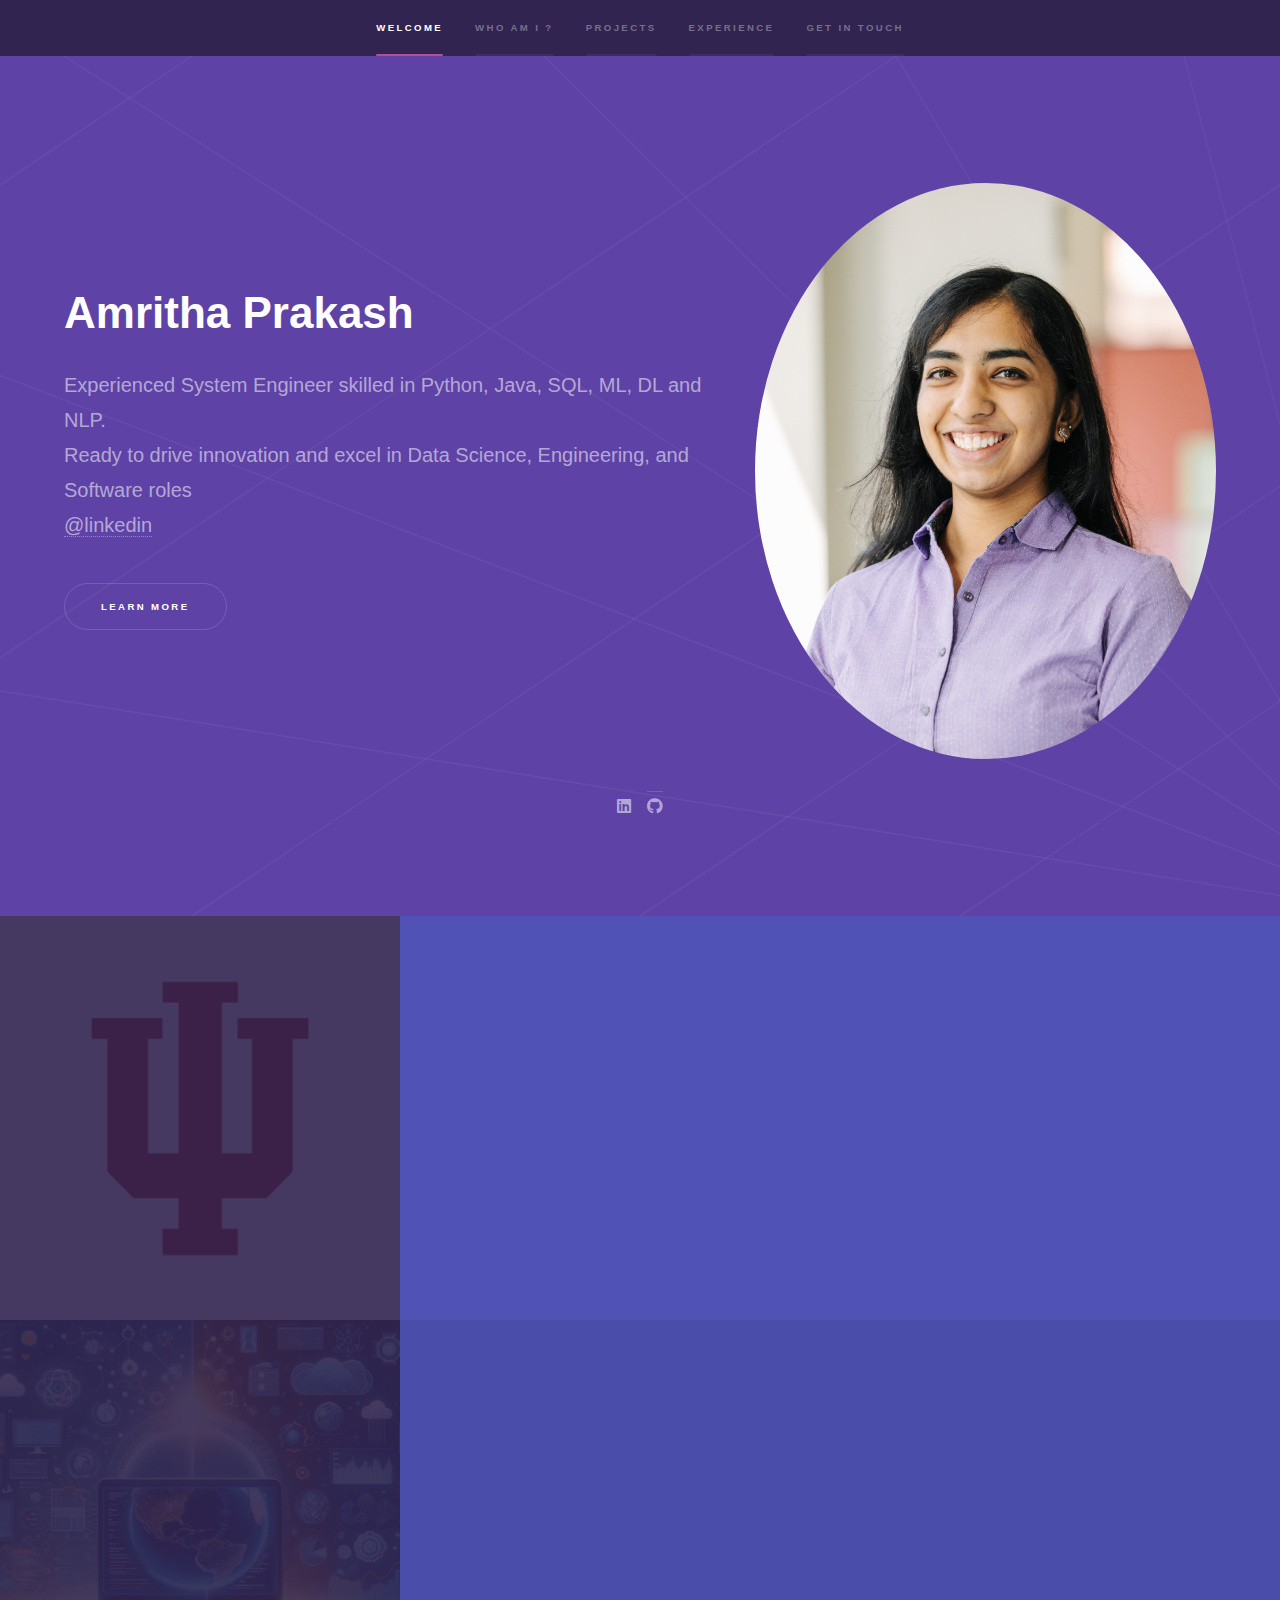
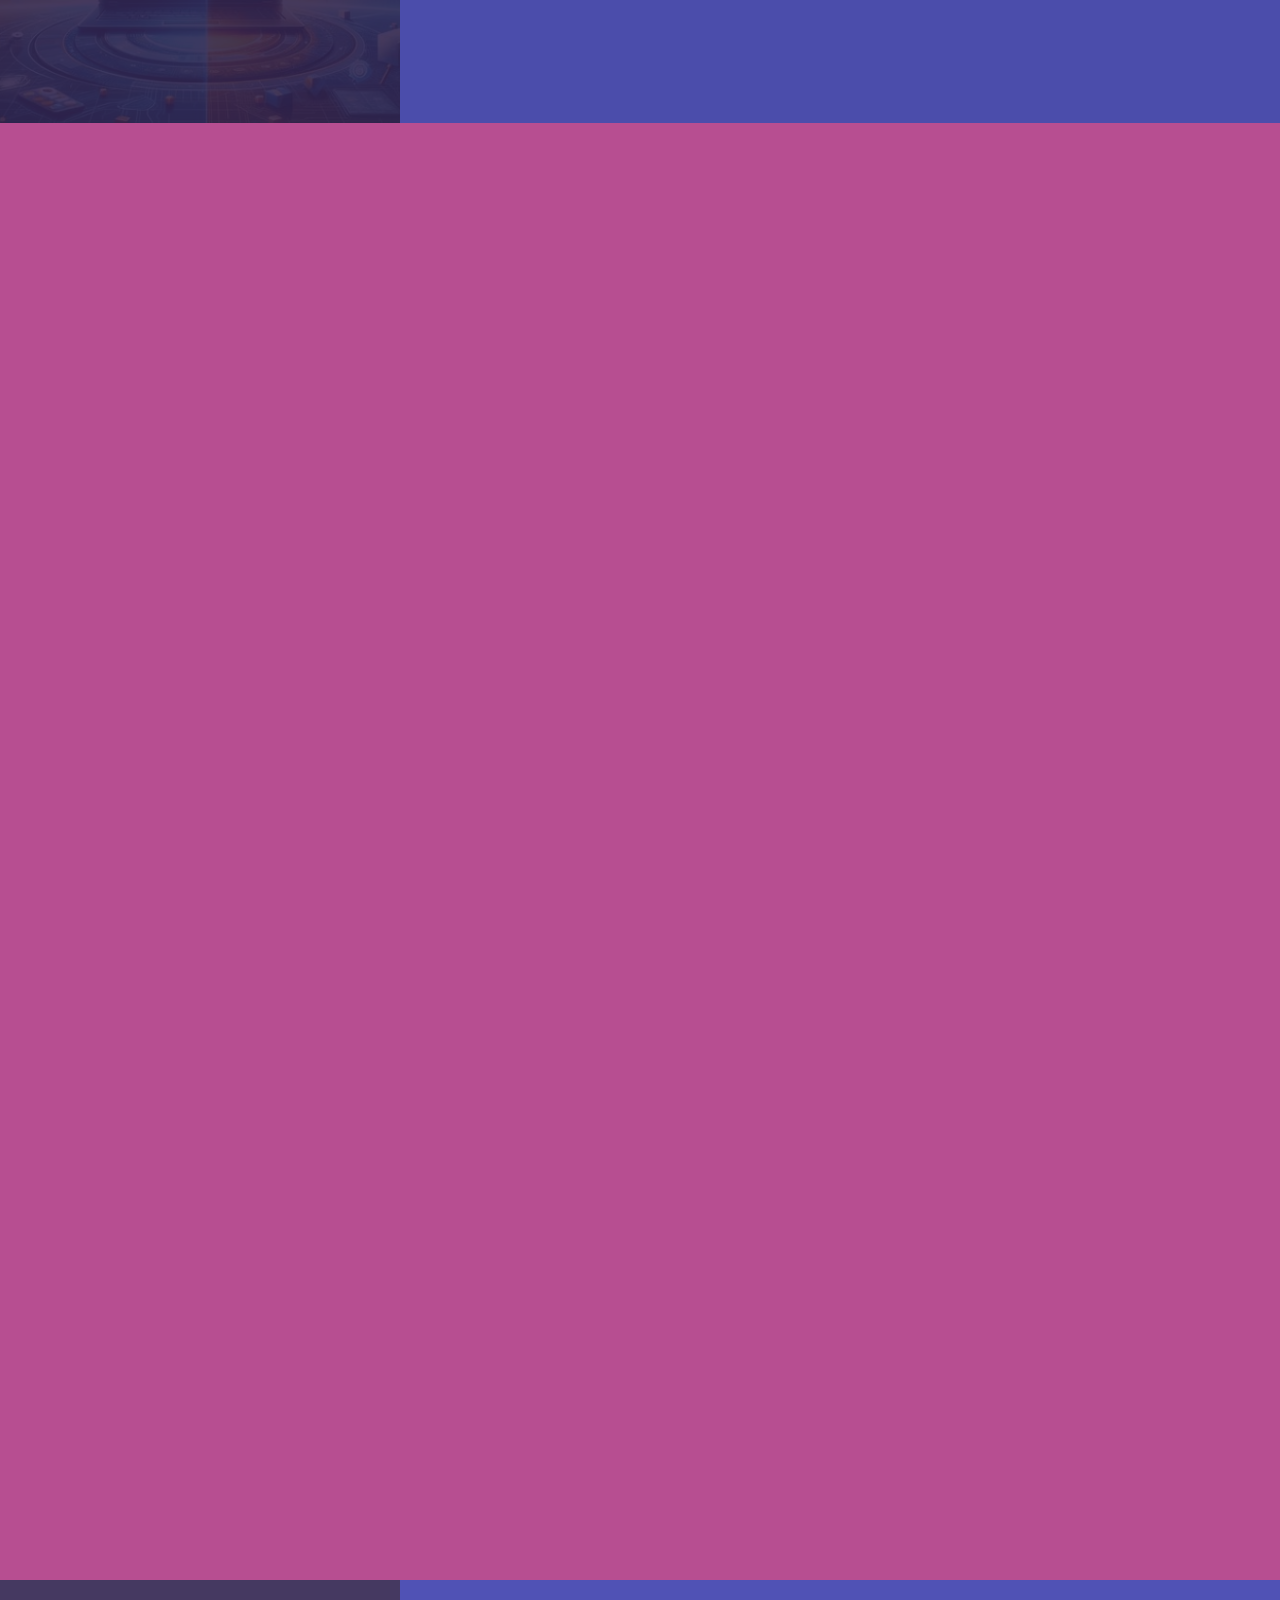
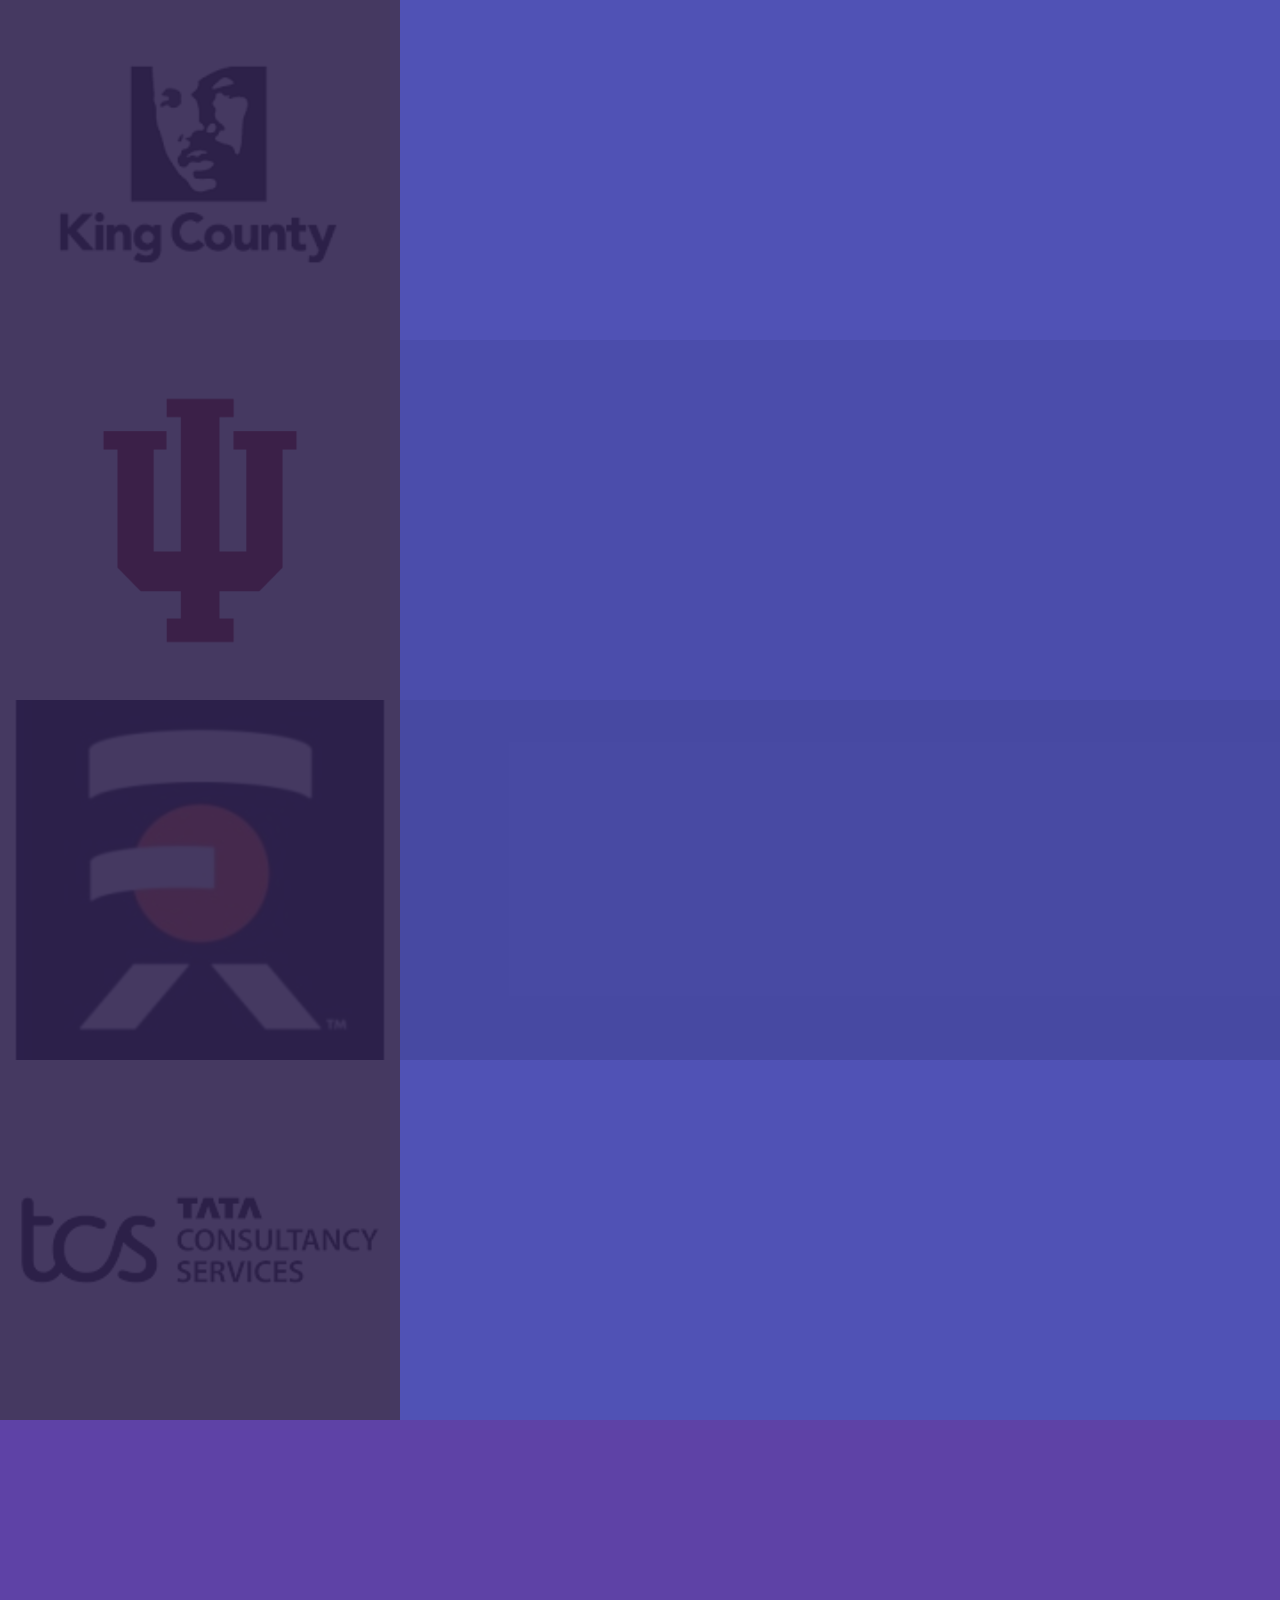
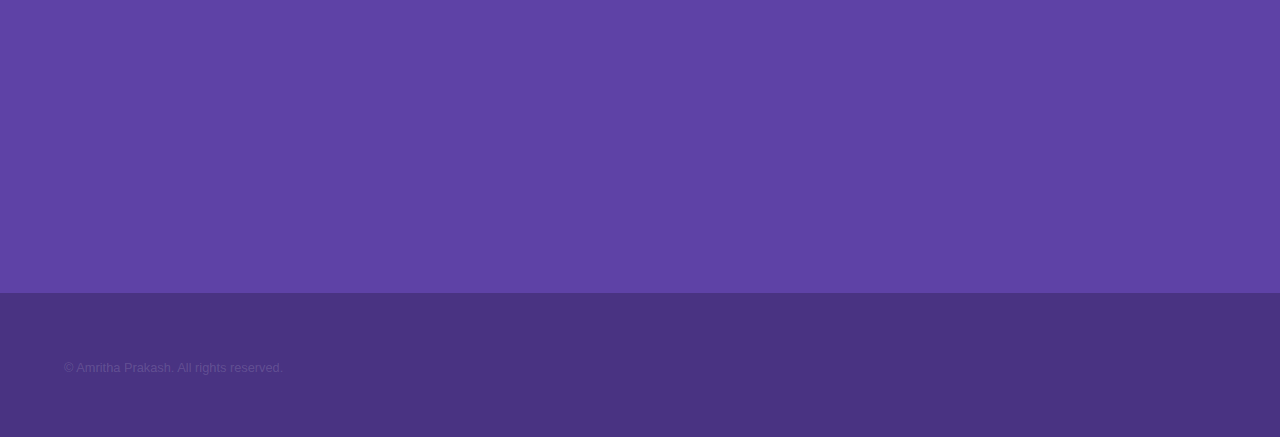
==== commit e720800d: "Update index.html" ====
--- a/index.html
+++ b/index.html
@@ -221,12 +221,6 @@
 								
 								<section>
 									<ul class="contact">
-										<li>
-											<h3>Address</h3>
-											<span>710 NE St., 42nd St. <br />
-											Seattle, WA 98105<br />
-											USA</span>
-										</li>
 										<li>
 											<h3>Email</h3>
 											<a href="#">amriprak@iu.edu</a>
@@ -271,4 +265,4 @@
 			<script src="assets/js/main.js"></script>
 
 	</body>
-</html>+</html>
